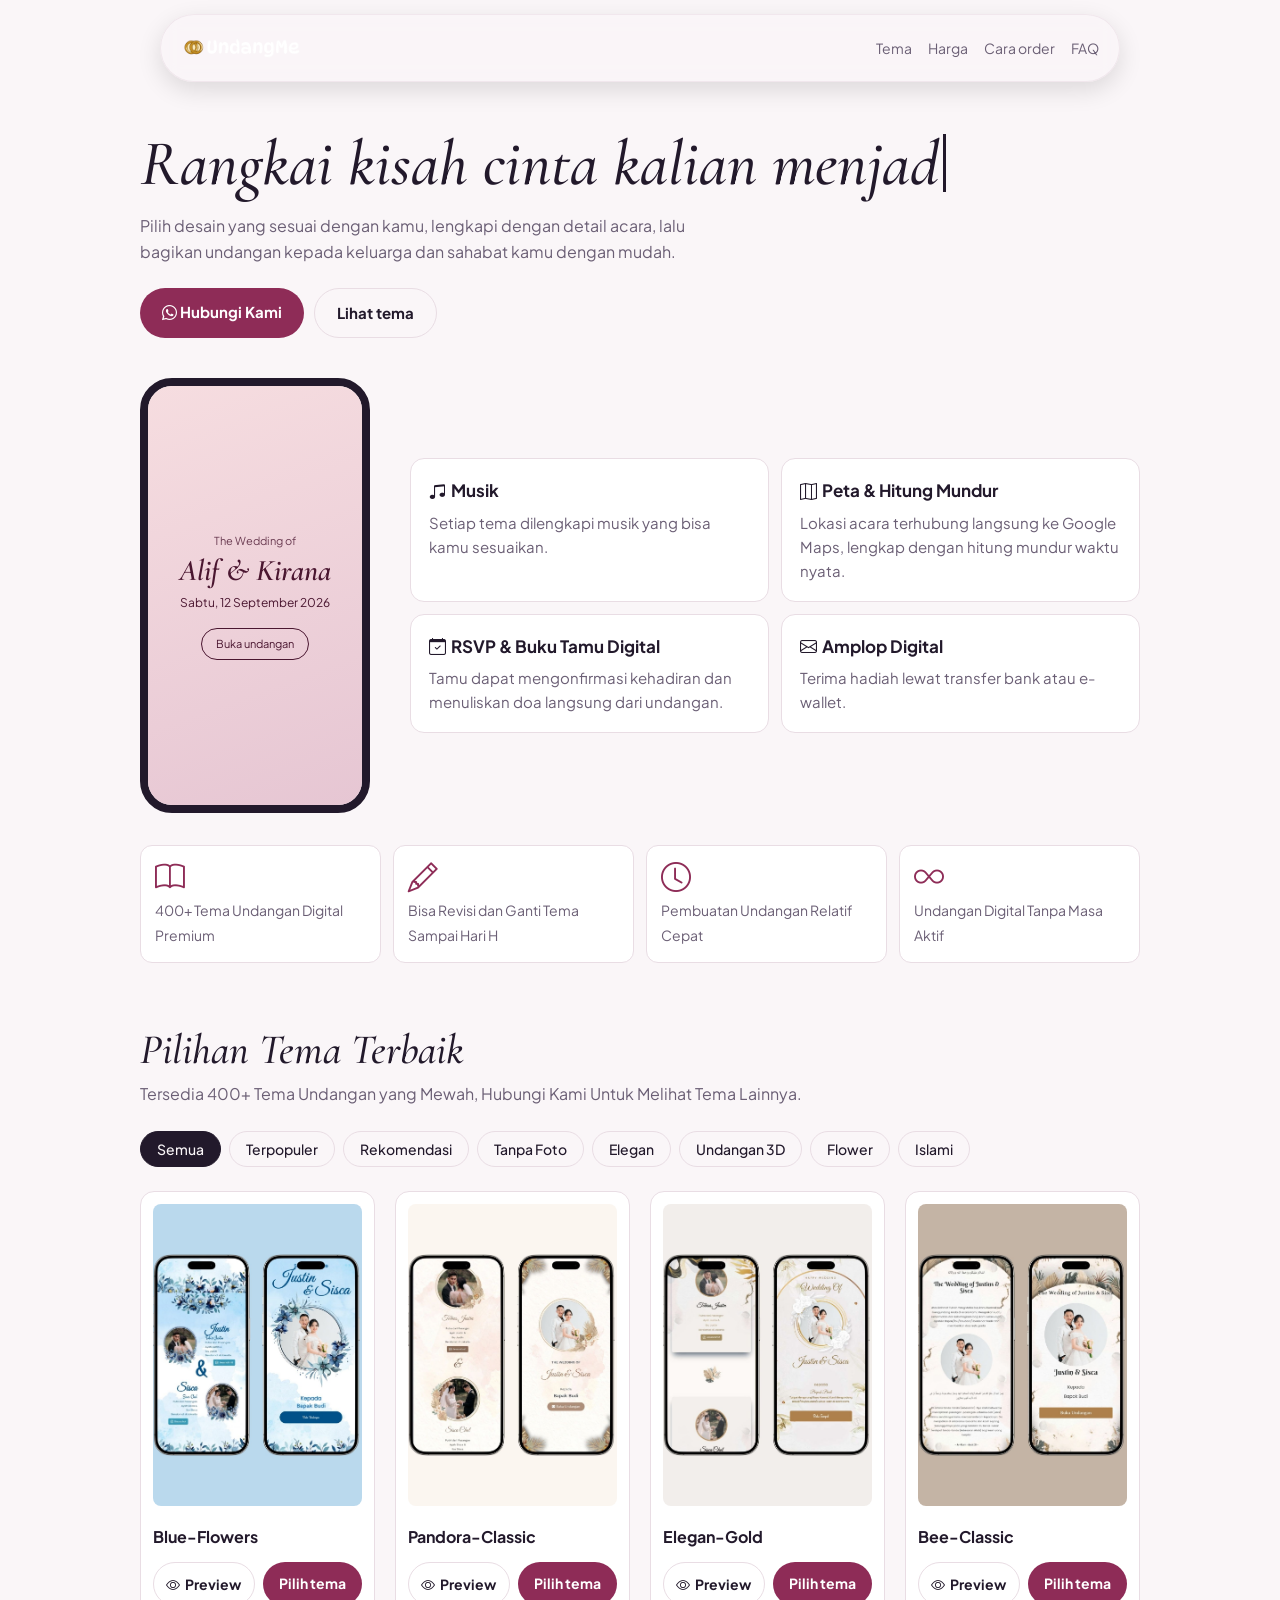
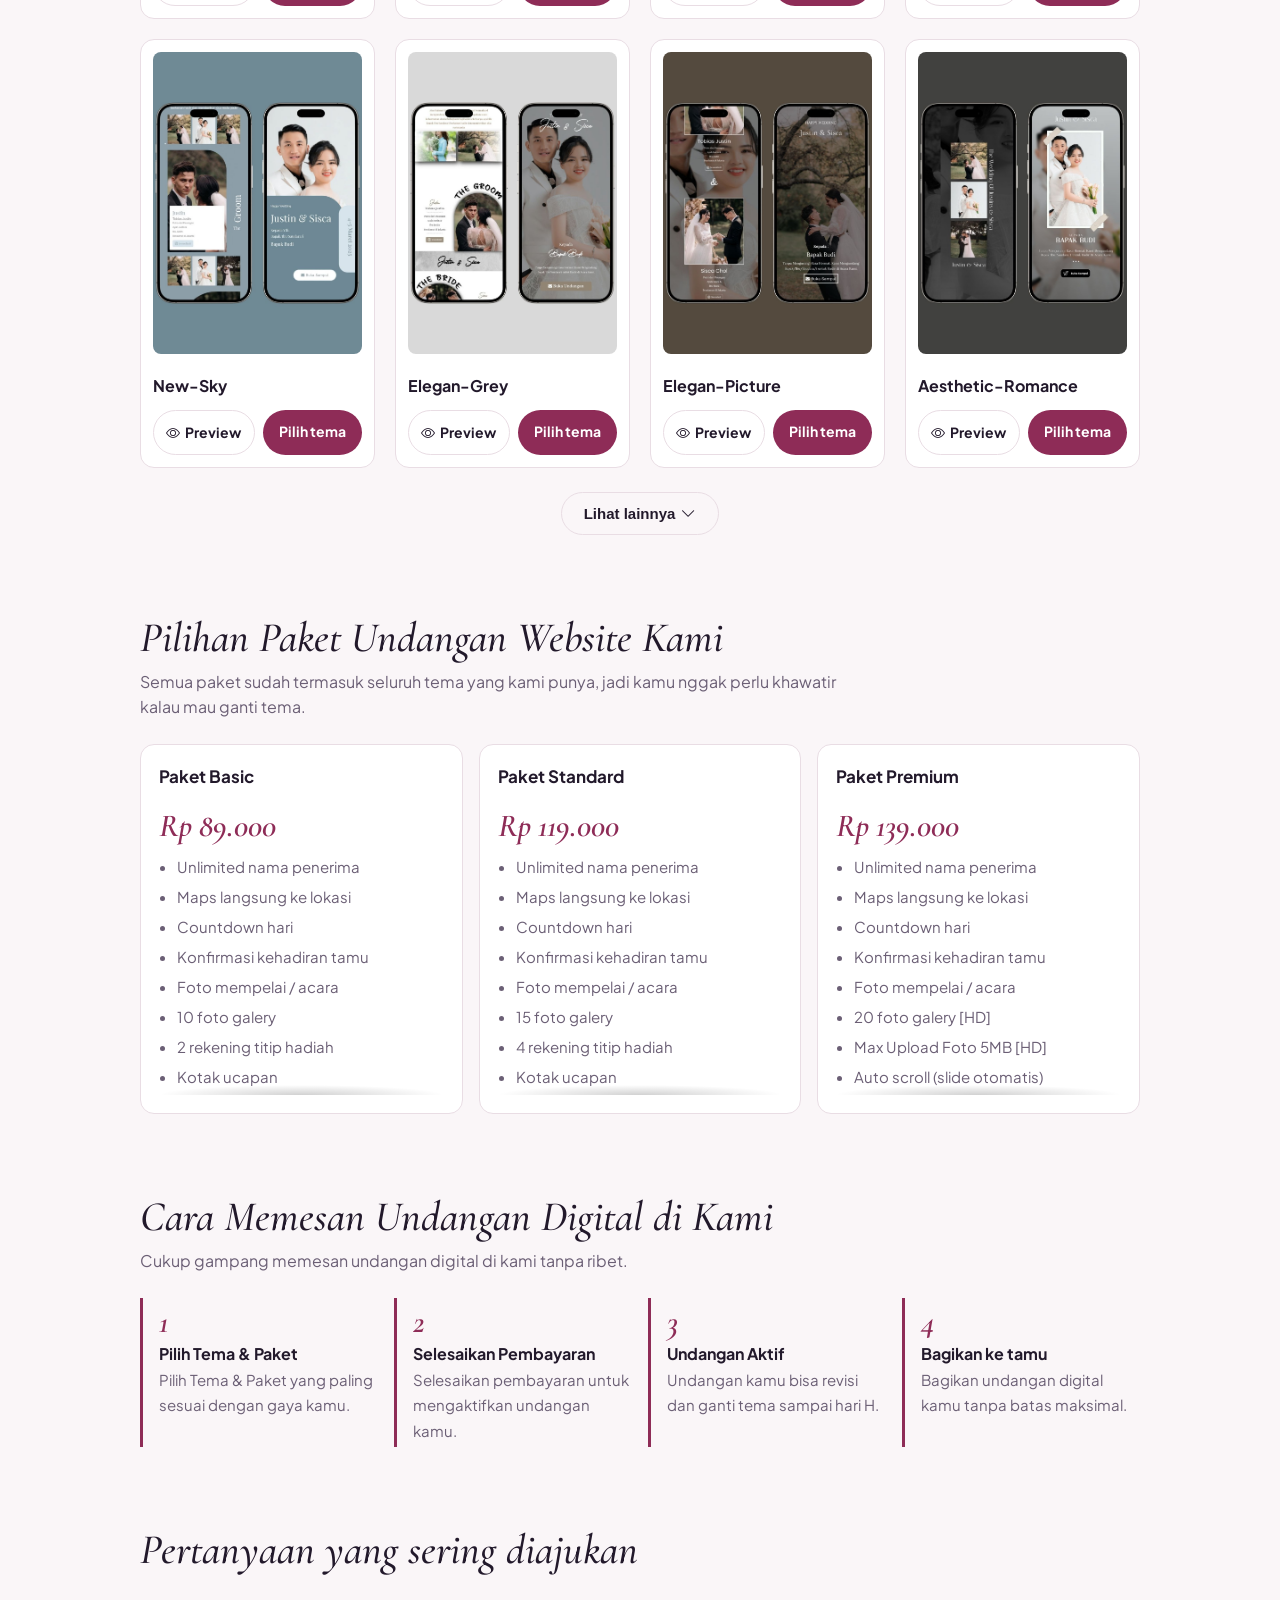
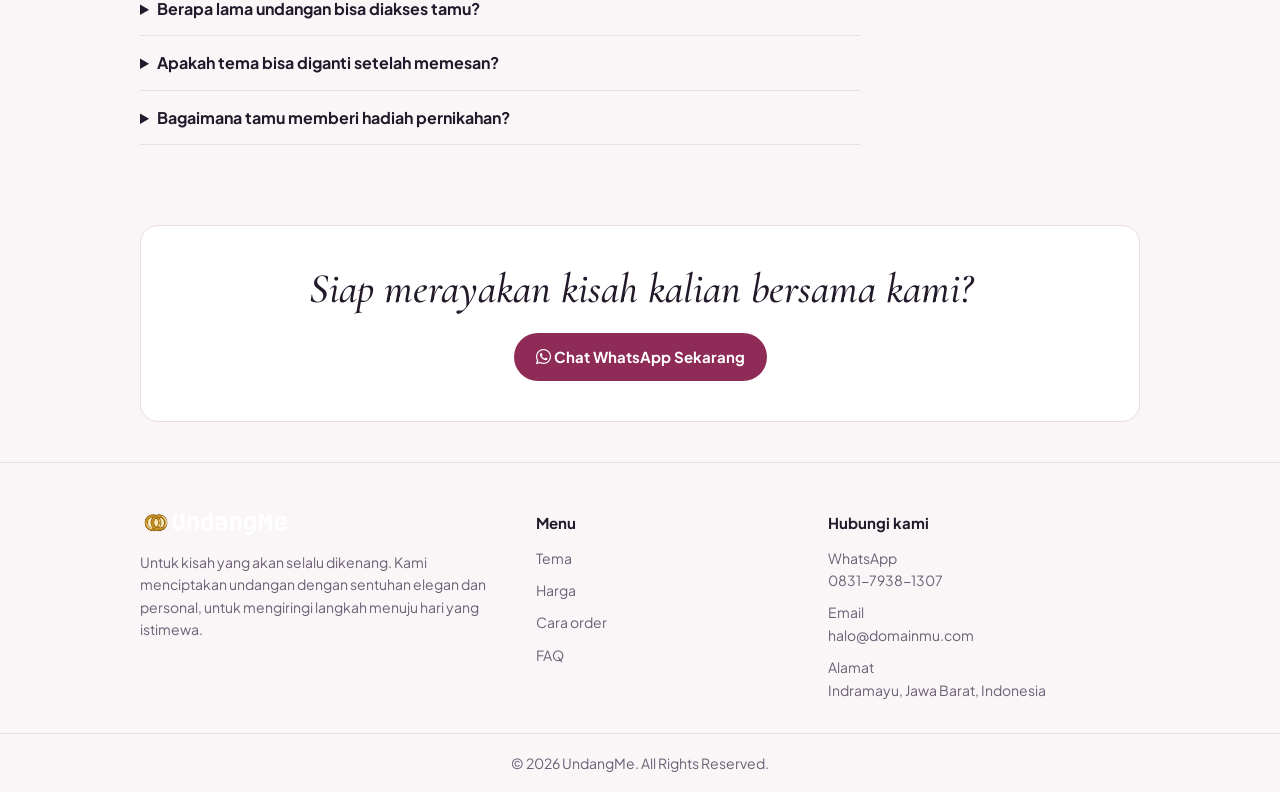
==== index.html @ 598657e6 "testing" ====
<!DOCTYPE html>
<html lang="id">
<head>
<meta charset="utf-8">
<meta name="viewport" content="width=device-width, initial-scale=1, viewport-fit=cover">
<link rel="icon" href="/img/icon.png">
<title>UndangMe – Undangan Digital</title>
<link rel="preconnect" href="https://fonts.googleapis.com">
<link rel="stylesheet" href="https://cdn.jsdelivr.net/npm/bootstrap-icons@1.11.3/font/bootstrap-icons.min.css">
<link href="https://fonts.googleapis.com/css2?family=Cormorant+Garamond:ital,wght@0,500;1,500;1,600&family=Plus+Jakarta+Sans:wght@400;500;700&display=swap" rel="stylesheet">
<link rel="stylesheet" href="style.css">
</head>
<body>

<!--NAVBAR-->
<header>
  <div class="wrap">
    <a class="logo" href="/"><img src="img/logo.png" alt="Moment Kita"></a>
    <button class="burger" id="burger" aria-label="Buka menu" aria-expanded="false" aria-controls="nav">
      <span>
      </span>
      <span>
      </span>
      <span>
      </span>
    </button>
    <nav id="nav">
      <a href="#tema">Tema</a>
      <a href="#harga">Harga</a>
      <a href="#cara">Cara order</a>

      <!--
       <a href="#testimoni">Testimoni</a> 
       -->

      <a href="#faq">FAQ</a>
    </nav>
  </div>
</header>
<!--NAVBAR END-->

<!--HERO SECTION-->
<main class="wrap">
<div class="hero">
  <div>
    <h1>Rangkai kisah cinta kalian menjadi undangan yang berkesan</h1>
    <p>Pilih desain yang sesuai dengan kamu, lengkapi dengan detail acara, lalu bagikan undangan kepada keluarga dan sahabat kamu dengan mudah.</p>
    <div class="cta">
    <a class="btn" data-wa="Halo Kak, Aku mau tanya soal undangan digital ini." href="#">
      <i class="bi bi-whatsapp" style="margin-right: 3px;"></i>Hubungi Kami</a>
    <a class="btn o" href="#tema">Lihat tema</a></div>
  </div>
  <div class="preview">
    <div class="phone"><div class="cp" style="background:linear-gradient(160deg,#F6DDE0,#E6C6D3);color:#4A1630"><small>The Wedding of</small><b>Alif &amp; Kirana</b><i>Sabtu, 12 September 2026</i><span>Buka undangan</span></div></div>
    <div class="feat">
      <ul>
        <li class="box"><h3><i class="bi bi-music-note-beamed" style="margin-right: 5px;"></i>Musik</h3><p>Setiap tema dilengkapi musik yang bisa kamu sesuaikan.</p></li>
        <li class="box"><h3><i class="bi bi-map" style="margin-right: 5px;"></i>Peta & Hitung Mundur</h3><p>Lokasi acara terhubung langsung ke Google Maps, lengkap dengan hitung mundur waktu nyata.</p></li>
        <li class="box"><h3><i class="bi bi-calendar-check" style="margin-right: 5px;"></i>RSVP & Buku Tamu Digital</h3><p>Tamu dapat mengonfirmasi kehadiran dan menuliskan doa langsung dari undangan.</p></li>
        <li class="box"><h3><i class="bi bi-envelope" style="margin-right: 5px;"></i>Amplop Digital</h3><p>Terima hadiah lewat transfer bank atau e-wallet.</p></li>
      </ul>
    </div>
  </div>
</div>
<div class="stats">
  <div>
    <b><i class="bi bi-book"></i></b>
    <span>400+ Tema Undangan Digital Premium</span>
  </div>
  <div>
  <b><i class="bi bi-pencil"></i></b>
  <span>Bisa Revisi dan Ganti Tema Sampai Hari H</span>
</div>
  <div>
<b><i class="bi bi-clock"></i></b>
  <span>Pembuatan Undangan Relatif Cepat</span>
</div>
<div>
  <b><i class="bi bi-infinity"></i></b>
  <span>Undangan Digital Tanpa Masa Aktif</span>
</div>
</div>
<!--HERO SECTION END-->

<!--THEMES SECTION-->
<section id="tema">
  <h2>Pilihan Tema Terbaik</h2>
  <p class="sub">Tersedia 400+ Tema Undangan yang Mewah, Hubungi Kami Untuk Melihat Tema Lainnya.</p>
  <div class="chips" id="chips" role="group" aria-label="Filter kategori"></div>
  <div class="grid" id="grid"></div>
  <div style="text-align:center;margin-top:24px">
    <button class="btn o" id="moreThemes" type="button" hidden>Lihat lainnya</button>
  </div>
</section>
<!--THEMES SECTION END-->

<!--PRICE SECTION-->
<section id="harga">
  <h2>Pilihan Paket Undangan Website Kami</h2>
  <p class="sub">Semua paket sudah termasuk seluruh tema yang kami punya, jadi kamu nggak perlu khawatir kalau mau ganti tema.</p>
  <div class="cols plans">
    <div class="box"><h3>Paket Basic</h3><div class="price">Rp 89.000</div>
    <ul>
      <li>Unlimited nama penerima</li>
      <li>Maps langsung ke lokasi</li>
      <li>Countdown hari</li>
      <li>Konfirmasi kehadiran tamu</li>
      <li>Foto mempelai / acara</li>
      <li>10 foto galery</li>
      <li>2 rekening titip hadiah</li>
      <li>Kotak ucapan</li>
      <li>Backsound music (semua database music)</li>
      <li>Akses gratis seluruh tema</li>
      <li>Tanpa masa aktif</li>
    </ul>
  </div>
  <div class="box"><h3>Paket Standard</h3><div class="price">Rp 119.000</div>
    <ul>
      <li>Unlimited nama penerima</li>
      <li>Maps langsung ke lokasi</li>
      <li>Countdown hari</li>
      <li>Konfirmasi kehadiran tamu</li>
      <li>Foto mempelai / acara</li>
      <li>15 foto galery</li>
      <li>4 rekening titip hadiah</li>
      <li>Kotak ucapan</li>
      <li>QRCode buku tamu otomatis</li>
      <li>Auto scroll (slide otomatis)</li>
      <li>Ganti jenis font</li>
      <li>Backsound music (semua database music)</li>
      <li>Akses gratis seluruh tema</li>
      <li>Tanpa masa aktif</li>
    </ul>
  </div>
   <div class="box"><h3>Paket Premium</h3><div class="price">Rp 139.000</div>
    <ul>
      <li>Unlimited nama penerima</li>
      <li>Maps langsung ke lokasi</li>
      <li>Countdown hari</li>
      <li>Konfirmasi kehadiran tamu</li>
      <li>Foto mempelai / acara</li>
      <li>20 foto galery [HD]</li>
      <li>Max Upload Foto 5MB [HD]</li>
      <li>Auto scroll (slide otomatis)</li>
      <li>Ganti atau request jenis font</li>
      <li>Video / Live Youtube</li>
      <li>6 Rekening Titip Hadiah</li>
      <li>Notifikasi kehadiran realtime whatsapp</li>
      <li>Kotak ucapan</li>
      <li>Embed maps (Denah google maps)</li>
      <li>QRCode buku tamu otomatis</li>
      <li>Backsound music (semua pilihan)</li>
      <li>Request custom music</li>
      <li>Akses gratis seluruh tema</li>
      <li>Tanpa masa aktif</li>
      <li>Love story</li>
      <li>Susunan Acara</li>
      <li>Sebar WhatsApp otomatis</li>
      <li>Balas ucapan di undangan</li>
    </ul>
  </div>
  </div>
</section>
<!--PRICE SECTION END-->

<!--CARA PESAN SECTION-->
<section id="cara">
  <h2>Cara Memesan Undangan Digital di Kami</h2>
  <p class="sub">Cukup gampang memesan undangan digital di kami tanpa ribet.</p>
  <ol class="steps">
    <li><b>Pilih Tema & Paket</b><span>Pilih Tema & Paket yang paling sesuai dengan gaya kamu.</span></li>
    <li><b>Selesaikan Pembayaran</b><span>Selesaikan pembayaran untuk mengaktifkan undangan kamu.</span></li>
    <li><b>Undangan Aktif</b><span>Undangan kamu bisa revisi dan ganti tema sampai hari H.</span></li>
    <li><b>Bagikan ke tamu</b><span>Bagikan undangan digital kamu tanpa batas maksimal.</span></li>
  </ol>
</section>
<!--CARA PESAN SECTION END-->

<!--TESTIMONI SECTION--
<section id="testimoni">
  <h2>Testimoni dari teman kita</h2>
  <p class="sub">Apa kata mereka tentang pengalaman memesan undangan digital di kami.</p>
  <div class="testi" id="testi"></div>
</section>
TESTIMONI SECTION END-->

<!--FAQ SECTION-->
<section id="faq">
  <h2>Pertanyaan yang sering diajukan</h2>
  <details><summary>Berapa lama undangan bisa diakses tamu?</summary>
    <p>Tanpa batas waktu, undangan kamu akan tetap aktif dan tamu tetap bisa membuka undangan setelah hari acara.</p></details>
  <details><summary>Apakah tema bisa diganti setelah memesan?</summary>
    <p>Bisa, kamu bebas ganti tema yang kamu suka setelah memesan.</p></details>
  <details><summary>Bagaimana tamu memberi hadiah pernikahan?</summary>
    <p>Lewat amplop digital yang ditampilkan di undangan kamu.</p></details>
</section>
<!--FAQ SECTION END-->

<!--CARD FOOTER SECTION-->
<section>
  <div class="end">
    <h2 style="margin:0 auto 20px">Siap merayakan kisah kalian bersama kami?</h2>
  <a class="btn" data-wa="Halo Kak, aku mau buat undangan pernikahan." href="#" ><i class="bi bi-whatsapp" style="margin-right: 3px;"></i>Chat WhatsApp Sekarang</a>
</div>
</section>
<!--CARD FOOTER SECTION END-->

</main>

<!--FOOTER SECTION-->
<footer class="f">
  <div class="wrap fgrid">
    <div class="fbrand">
      <a class="logo" href="/"><img src="img/logo.png" alt="Moment Kita" style="height: 25px; width: auto; display: block;"></a>
      <p>Untuk kisah yang akan selalu dikenang. Kami menciptakan undangan dengan sentuhan elegan dan personal, untuk mengiringi langkah menuju hari yang istimewa.</p>
      <div class="soc" id="soc"></div>
    </div>
    <div>
      <h4>Menu</h4>
      <ul>
        <li>
          <a href="#tema">Tema</a>
        </li>
        <li>
          <a href="#harga">Harga</a>
        </li>
        <li>
          <a href="#cara">Cara order</a>
        </li>
        <!--
        <li>
          <a href="#testimoni">Testimoni</a>
        </li>
        -->
        <li>
          <a href="#faq">FAQ</a>
        </li>
      </ul>
    </div>
    <div>
      <h4>Hubungi kami</h4>
      <ul>
        <li>WhatsApp<br><a data-wa="Halo Kak, aku mau tanya soal undangan digital." data-cfg="waTampil" href="#"></a></li>
        <li>Email<br><a data-mail data-cfg="email" href="#"></a></li>
        <li>Alamat<br><span data-cfg="alamat"></span></li>
      </ul>
    </div>
  </div>
  <div class="fline">
    <div class="wrap fbot">
    <span data-cfg="copy"></span>
  </div>
</div> 
</footer>
<!--FOOTER SECTION END-->

<script src="script.js"></script>
</body>
</html>
---- style.css ----
/* ============================================================
   MOMENT KITA — STYLE.CSS
   Dirapikan & dikomentari supaya gampang dicari pas mau diubah.
   Urutan dari atas ke bawah: Dasar -> Navbar -> Tombol -> Hero
   -> Statistik -> Section umum -> Tema -> Paket Harga -> Cara
   Order -> Testimoni -> FAQ -> CTA akhir -> Footer -> Mobile.

   Variabel warna (--acc, --bg, dll) ada di paling atas (:root).
   Ganti di situ kalau mau ubah skema warna satu web sekaligus.
   ============================================================ */

/* ---------- 1. WARNA & DASAR ----------
   --bg = warna latar halaman, --card = latar kartu/kotak,
   --ink = warna teks utama, --mute = teks abu-abu/sekunder,
   --acc = warna aksen (tombol, harga, dll), --line = warna garis/border.
   Versi mode gelap otomatis dipakai kalau HP/laptop pengunjung
   disetel dark mode. */
:root{
  --bg:#FAF6F8;--card:#fff;--ink:#22192B;--mute:#6B5F75;--acc:#8E2C57;--acc-ink:#fff;--line:#E9DDE4;
  box-sizing:border-box;padding-top:env(safe-area-inset-top,0px);padding-bottom:env(safe-area-inset-bottom,0px)
}
@media (prefers-color-scheme:dark){:root:not([data-theme="light"]){--bg:#17111C;--card:#221A29;--ink:#F3EAF1;--mute:#B4A5BC;--acc:#E38AB0;--acc-ink:#2A0F1C;--line:#3A2E43}}
:root[data-theme="dark"]{--bg:#17111C;--card:#221A29;--ink:#F3EAF1;--mute:#B4A5BC;--acc:#E38AB0;--acc-ink:#2A0F1C;--line:#3A2E43}

html{scroll-padding-top:calc(env(safe-area-inset-top,0px) + 64px);scroll-behavior:smooth}
*,*::before,*::after{box-sizing:border-box}
body{margin:0;background:var(--bg);color:var(--ink);font:400 16px/1.6 "Plus Jakarta Sans",system-ui,sans-serif}
a{color:inherit}
a:focus-visible,button:focus-visible,summary:focus-visible{outline:3px solid var(--acc);outline-offset:3px}

/* Lebar kontainer standar, dipakai di header, main, dan footer */
.wrap{max-width:1040px;margin:0 auto;padding:0 20px}

/* Dipakai di beberapa tempat (logo, bagian "Buka undangan" di kartu HP) */
.logo{display:inline-flex;align-items:center;font:italic 600 24px "Cormorant Garamond",Georgia,serif;text-decoration:none}
.logo img{height:55px;width:auto;display:block;transition:height .25s ease}

/* ---------- 2. NAVBAR ----------
   Navbar ngambang: transparan + blur, bentuk pil, ada jarak dari
   tepi atas layar (lihat "margin"). Tinggi navbar: header .wrap. */
header{
  position:relative;z-index:5;
  margin:calc(env(safe-area-inset-top,0px) + 14px) auto 0;
  width:min(960px,calc(100% - 24px));
  background:color-mix(in srgb,var(--bg) 70%,transparent);
  backdrop-filter:blur(10px);-webkit-backdrop-filter:blur(10px);
  border:1px solid color-mix(in srgb,var(--line) 60%,transparent);
  border-radius:999px;box-shadow:0 8px 24px rgba(0,0,0,.12);
  /* Fix: tanpa ini, blur transparan di atas kadang "nyangkut"/ga ke-refresh
     pas discroll di sebagian browser (keliatannya kayak diem, padahal
     position-nya udah relative/ikut normal). Baris ini maksa browser
     bikin layer renderingnya sendiri biar selalu ke-gambar ulang tiap scroll. */
  transform:translateZ(0);
  will-change:transform;
  backface-visibility:hidden
}
header .wrap{display:flex;align-items:center;justify-content:space-between;height:66px;padding:0 20px}
header .logo img{height:20px}
header .burger{padding:8px}

nav{display:flex;gap:16px;overflow-x:auto}
nav a{text-decoration:none;color:var(--mute);font-size:14px;white-space:nowrap}

/* Tombol hamburger (cuma kelihatan di HP, lihat bagian Mobile di bawah) */
.burger{display:none;flex-direction:column;gap:5px;background:none;border:0;padding:10px;cursor:pointer}
.burger span{display:block;width:22px;height:2px;background:var(--ink);transition:transform .2s,opacity .2s}
.burger[aria-expanded="true"] span:nth-child(1){transform:translateY(7px) rotate(45deg)}
.burger[aria-expanded="true"] span:nth-child(2){opacity:0}
.burger[aria-expanded="true"] span:nth-child(3){transform:translateY(-7px) rotate(-45deg)}

/* ---------- 3. TOMBOL (.btn) ----------
   Dipakai di mana-mana: hero, kartu tema, paket harga, footer, dll.
   .btn       = tombol solid (warna --acc)
   .btn.o     = tombol outline/garis
   .btn.off   = tombol pudar & tidak bisa diklik (demo tema kosong)
   [hidden]   = dipaksa "display:none" karena tanpa ini, aturan
                .btn di atas bisa menang lawan atribut hidden bawaan
                browser (pernah bikin tombol "Lihat tema lainnya"
                kelihatan terus padahal harusnya disembunyikan). */
.btn{
  display:inline-block;background:var(--acc);color:var(--acc-ink);
  padding:12px 22px;border-radius:999px;font-weight:700;
  text-decoration:none;font-size:15px;text-align:center;
  transition:background-color .2s ease,transform .2s ease,opacity .2s ease
}
.btn:hover{background-color:color-mix(in srgb,var(--acc) 85%,black);transform:translateY(-2px)}
.btn.o{background:transparent;color:var(--ink);border:1px solid var(--line)}
.btn.o:hover{background-color:var(--line);transform:translateY(-2px)}
.btn.off{opacity:.45;pointer-events:none}
.btn.off:hover{transform:none}
.btn[hidden],[hidden]{display:none!important}

/* ---------- 4. HERO (judul besar + tombol + preview HP) ----------
   h1        = judul besar (diketik otomatis lewat script.js, lihat TYPE_TEXT)
   .hero p   = paragraf di bawah judul (animasi kata, lihat PARA_TEXT di script.js)
   .cta      = baris tombol "Hubungi Kami" / "Lihat tema"
   .phone    = bingkai HP preview undangan
   .feat     = daftar fitur (musik, peta, RSVP, amplop) di samping/bawah preview */
.hero{display:grid;gap:32px;padding:48px 0 32px;align-items:center}
/* Catatan: hero dipaksa jadi 1 kolom (bukan 1.2fr/.8fr) biar preview HP
   turun ke bawah teks, bukan di samping. Aturan di bawah ini SENGAJA
   ditulis lagi supaya menang (sama-sama breakpoint 800px, yang paling
   akhir yang dipakai browser). */
@media(min-width:800px){.hero{grid-template-columns:1.2fr .8fr}}
@media(min-width:800px){.hero{grid-template-columns:1fr}}

h1{font:italic 500 clamp(38px,7vw,64px)/1.05 "Cormorant Garamond",Georgia,serif;margin:0 0 16px}
.hero p{color:var(--mute);max-width:48ch;margin:0 0 24px}
.cta{display:flex;gap:10px;flex-wrap:wrap}

.phone{justify-self:center;width:230px;aspect-ratio:9/17;border-radius:32px;border:8px solid var(--ink);overflow:hidden}
.phone img{display:block;width:100%;height:100%;object-fit:cover;object-position:top}
.cp{height:100%;display:flex;flex-direction:column;align-items:center;justify-content:center;text-align:center;padding:16px;gap:6px}
.cp small{font-size:11px;opacity:.8}
.cp b{font:italic 600 30px/1.05 "Cormorant Garamond",Georgia,serif}
.cp i{font-style:normal;font-size:12px}
.cp span{margin-top:10px;font-size:11px;padding:6px 14px;border-radius:999px;border:1px solid currentColor}

.preview{display:grid;gap:28px;align-items:center;margin-top:8px}
@media(min-width:800px){.preview{grid-template-columns:230px 1fr;gap:40px}}
.feat ul{list-style:none;padding:0;margin:0;display:grid;gap:12px}
@media(min-width:800px){.feat ul{grid-template-columns:repeat(2,1fr)}}

/* Kursor kedap-kedip di ujung judul (animasi ngetik, lihat TYPE_TEXT di script.js) */
.hero h1::after{content:"";display:inline-block;width:3px;height:.9em;background:currentColor;margin-left:4px;vertical-align:-.12em;animation:hkCaret 1s steps(1) infinite}
@keyframes hkCaret{50%{opacity:0}}

/* Animasi paragraf hero: kata-kata muncul dari bawah, mulai dari kata
   PALING AKHIR duluan (lihat PARA_TEXT & WORD_STAGGER di script.js) */
.hero p .word{display:inline-block;opacity:0;transform:translateY(16px);transition:opacity .5s ease,transform .5s ease}
.hero p .word.show{opacity:1;transform:translateY(0)}

@media(prefers-reduced-motion:reduce){
  .hero h1::after{display:none}
  .hero p .word{opacity:1;transform:none;transition:none}
}

/* ---------- 5. STATISTIK (400+ Tema, Bisa Revisi, dll) ---------- */
.stats{display:grid;grid-template-columns:repeat(auto-fit,minmax(130px,1fr));gap:12px;padding:0 0 24px}
.stats div{border:1px solid var(--line);border-radius:12px;padding:14px;background:var(--card)}
.stats b{display:block;font:italic 600 30px "Cormorant Garamond",serif;color:var(--acc)}
.stats span{font-size:14px;color:var(--mute)}

/* ---------- 6. SECTION UMUM (judul section, kotak/.box generik) ---------- */
section{padding:40px 0}
h2{font:italic 500 clamp(30px,5vw,42px)/1.1 "Cormorant Garamond",Georgia,serif;margin:0 0 8px}
.sub{color:var(--mute);margin:0 0 24px;max-width:60ch}
.cols{display:grid;grid-template-columns:repeat(auto-fit,minmax(220px,1fr));gap:16px}
.box{background:var(--card);border:1px solid var(--line);border-radius:14px;padding:18px}
.box h3{margin:0 0 6px;font-size:17px}
.box p{margin:0;color:var(--mute);font-size:15px}

/* ---------- 7. FILTER & GRID TEMA (section #tema) ----------
   .chips = tombol filter kategori (Semua/Terpopuler/dst)
   .grid  = kartu-kartu tema. Tombol "Lihat tema lainnya" diatur
   lewat AWAL di script.js (default 8 tema per halaman). */
.chips{display:flex;gap:8px;flex-wrap:wrap;margin-bottom:24px}
.chip{background:transparent;color:var(--ink);border:1px solid var(--line);padding:8px 16px;border-radius:999px;font:500 14px "Plus Jakarta Sans",sans-serif;cursor:pointer}
.chip[aria-pressed="true"]{background:var(--ink);color:var(--bg);border-color:var(--ink)}

.grid{display:grid;grid-template-columns:repeat(auto-fill,minmax(210px,1fr));gap:20px}
.item{background:var(--card);border:1px solid var(--line);border-radius:14px;padding:12px;display:flex;flex-direction:column}
.item .cp,.item img{aspect-ratio:9/13;height:auto;width:100%;border-radius:8px;object-fit:cover;object-position:top}
.item h3{margin:12px 0 0;font-size:16px}
.item p{margin:2px 0 10px;color:var(--mute);font-size:14px}
.item .btn{margin-top:auto;padding:10px 16px;font-size:14px}
.item .pv{font-size:13px;color:var(--mute);margin:0 0 10px}
.shot{display:block;width:100%;border-radius:8px}

/* Dua tombol (Preview / Pilih tema) sejajar di tiap kartu tema */
.acts{display:flex;gap:8px;margin-top:auto}
.acts .btn{flex:1;margin-top:0;padding:10px 8px;font-size:14px;cursor:pointer;font-family:inherit}

/* Gambar tema tidak ditemukan -> otomatis balik ke warna gradasi polos
   (lihat fungsi fallback() di script.js, ini cuma urusan tampilan kartunya) */

/* ---------- 8. PAKET HARGA (section #harga) ----------
   .plans ul dibatasi tingginya (scroll di dalam kartu) karena daftar
   fitur Paket Premium cukup panjang. */
.plans .box{display:flex;flex-direction:column;gap:10px}
.plans .hl{border:2px solid var(--acc)}
.price{font:italic 600 32px "Cormorant Garamond",serif;color:var(--acc)}
.plans ul{
  margin:0;color:var(--mute);font-size:15px;flex:none;
  height:240px;overflow-y:auto;padding:0 8px 0 18px;
  scrollbar-width:thin;scrollbar-color:var(--mute) transparent;
  background:
    linear-gradient(var(--card) 30%,transparent) center top,
    linear-gradient(transparent,var(--card) 70%) center bottom,
    radial-gradient(farthest-side at 50% 0,rgba(0,0,0,.18),transparent) center top,
    radial-gradient(farthest-side at 50% 100%,rgba(0,0,0,.18),transparent) center bottom;
  background-repeat:no-repeat;
  background-size:100% 28px,100% 28px,100% 10px,100% 10px;
  background-attachment:local,local,scroll,scroll
}
.plans li{margin-bottom:6px}

/* ---------- 9. CARA ORDER (section #cara, list bernomor) ---------- */
.steps{display:grid;gap:16px;padding:0;margin:0;list-style:none;counter-reset:s;grid-template-columns:repeat(auto-fit,minmax(200px,1fr))}
.steps li{counter-increment:s;border-left:3px solid var(--acc);padding:4px 0 4px 16px}
.steps li::before{content:counter(s);font:italic 600 32px "Cormorant Garamond",serif;color:var(--acc)}
.steps b{display:block}
.steps span{color:var(--mute);font-size:15px}

/* ---------- 10. TESTIMONI (section #testimoni) ----------
   Scroll ke samping: 3 kartu kelihatan di laptop/PC, 1 kartu di HP
   (lihat media query di bagian Mobile paling bawah juga). */
.testi{display:flex;gap:16px;overflow-x:auto;scroll-snap-type:x mandatory;padding-bottom:14px;scrollbar-width:thin;scrollbar-color:var(--mute) transparent;-webkit-overflow-scrolling:touch}
.tc{position:relative;background:var(--card);border:1px solid var(--line);border-radius:16px;padding:22px 20px 20px;display:flex;flex-direction:column;gap:14px;flex:1 0 calc((100% - 32px)/3);min-width:0;scroll-snap-align:start}
.tc::before{content:"\201C";position:absolute;top:2px;right:18px;font:italic 600 72px/1 "Cormorant Garamond",Georgia,serif;color:var(--acc);opacity:.25}
.tc p{margin:0;flex:1;font-size:15.5px}
.stars{color:#E5A93C;letter-spacing:2px;font-size:17px}
.who{display:flex;align-items:center;gap:12px}
.av{flex:none;width:44px;height:44px;border-radius:50%;background:var(--acc);color:var(--acc-ink);display:grid;place-items:center;font-weight:700;overflow:hidden}
.av img{width:100%;height:100%;object-fit:cover}
.who b{display:block;font-size:15px;line-height:1.3}
.who span{font-size:13px;color:var(--mute)}

/* ---------- 11. FAQ (section #faq, <details>/<summary>) ---------- */
details{border-bottom:1px solid var(--line);padding:14px 0;max-width:720px}
summary{font-weight:700;cursor:pointer}
details p{color:var(--mute);margin:8px 0 0}

/* Dipakai juga di testimoni data (blockquote tidak lagi dipakai di
   markup saat ini, dibiarkan untuk jaga-jaga kalau dipakai lagi) */
blockquote{margin:0}
blockquote p{margin:0 0 12px;font-style:italic}
blockquote footer{border:0;padding:0;text-align:left;font-size:14px;color:var(--mute)}

/* ---------- 12. CTA PENUTUP ("Siap merayakan kisah kalian?") ---------- */
.end{text-align:center;background:var(--card);border:1px solid var(--line);border-radius:18px;padding:40px 20px}
.end h2{margin-bottom:12px}

/* ---------- 13. FOOTER ----------
   footer.f .wrap  = berlaku untuk SEMUA elemen ber-class "wrap" di
                     dalam footer (baris brand/menu/kontak, DAN baris
                     copyright paling bawah) -> dibuat flex dasar di sini.
   footer.f .fgrid = menimpa footer.f .wrap jadi grid 3 kolom khusus
                     untuk baris brand/menu/kontak.
   footer.f .fbot  = khusus baris copyright paling bawah; sekarang
                     ditengahin (justify-content & text-align center). */
footer.f{border-top:1px solid var(--line);color:var(--mute);font-size:14px;padding:48px 0 0}
footer.f .wrap{display:flex;flex-wrap:wrap;gap:8px 24px;justify-content:space-between}

footer.f .fgrid{display:grid;gap:32px;grid-template-columns:1fr;padding-bottom:32px}
@media(min-width:800px){footer.f .fgrid{grid-template-columns:1.4fr 1fr 1.2fr}}
.fbrand p{margin:10px 0 14px;max-width:38ch}
.fbrand .logo img{height:36px}
footer.f h4{margin:0 0 12px;color:var(--ink);font-size:15px}
footer.f ul{list-style:none;margin:0;padding:0;display:grid;gap:10px}
footer.f a{text-decoration:none}
footer.f ul a:hover{color:var(--acc)}

.soc{display:flex;gap:8px;flex-wrap:wrap}
.soc a{border:1px solid var(--line);border-radius:999px;padding:6px 14px;color:var(--ink)}

.fline{border-top:1px solid var(--line)}
footer.f .fbot{padding:18px 20px;gap:8px 24px;justify-content:center;text-align:center}

/* ============================================================
   14. TAMPILAN HP (mobile) — dikumpulkan di sini biar gampang dicari,
   walau sebagian "milik" komponen di atas (navbar, grid tema, dll).
   ============================================================ */

/* Menu navbar jadi dropdown ngambang pas tombol hamburger diklik */
@media(max-width:700px){
  .burger{display:flex}
  nav{
    display:none;position:absolute;top:calc(100% + 10px);left:12px;right:12px;
    flex-direction:column;gap:0;
    background:color-mix(in srgb,var(--bg) 96%,transparent);
    backdrop-filter:blur(14px);-webkit-backdrop-filter:blur(14px);
    border:1px solid var(--line);border-radius:20px;
    box-shadow:0 8px 24px rgba(0,0,0,.12);
    padding:6px 20px;overflow:visible
  }
  nav.open{display:flex}
  nav a{padding:12px 0;font-size:16px;color:var(--ink);border-top:1px solid var(--line)}
  nav a:first-child{border-top:0}
}

/* Grid tema jadi 2 kolom, statistik jadi 2 kolom, tombol kartu tema
   ditumpuk (bukan sejajar) biar muat */
@media(max-width:600px){
  .grid{grid-template-columns:repeat(2,1fr);gap:12px}
  .item{padding:8px}
  .item h3{font-size:14px}
  .item p{font-size:12.5px;line-height:1.45}
  .acts{flex-direction:column;gap:6px}
  .acts .btn{flex:none;padding:9px 6px;font-size:13px}
  .stats{grid-template-columns:repeat(2,1fr);gap:10px}
  .stats div{padding:10px}
  .stats b{font-size:24px}
  .stats span{font-size:12.5px}
}

/* Testimoni: 2 kartu kelihatan di tablet, 1 kartu (ngintip dikit) di HP */
@media(max-width:899px){.tc{flex-basis:calc((100% - 16px)/2)}}
@media(max-width:700px){.tc{flex-basis:88%}}
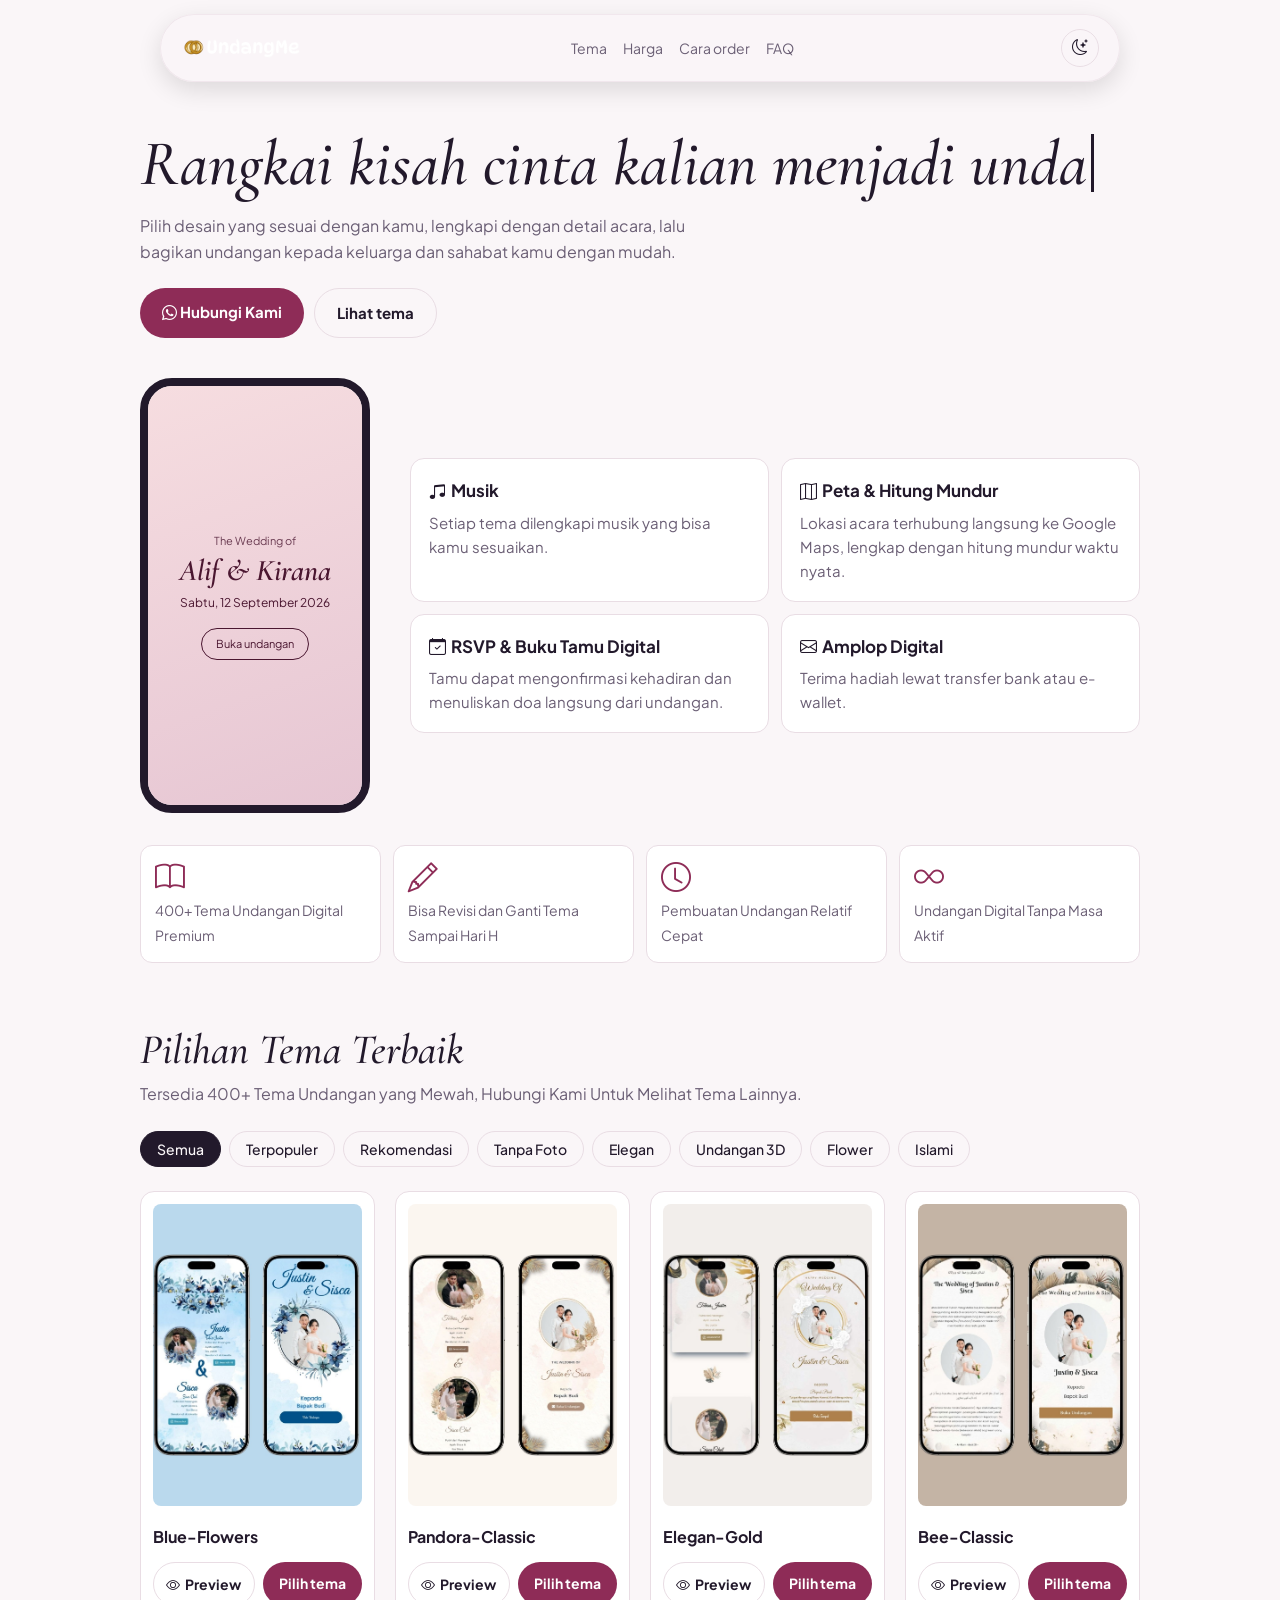
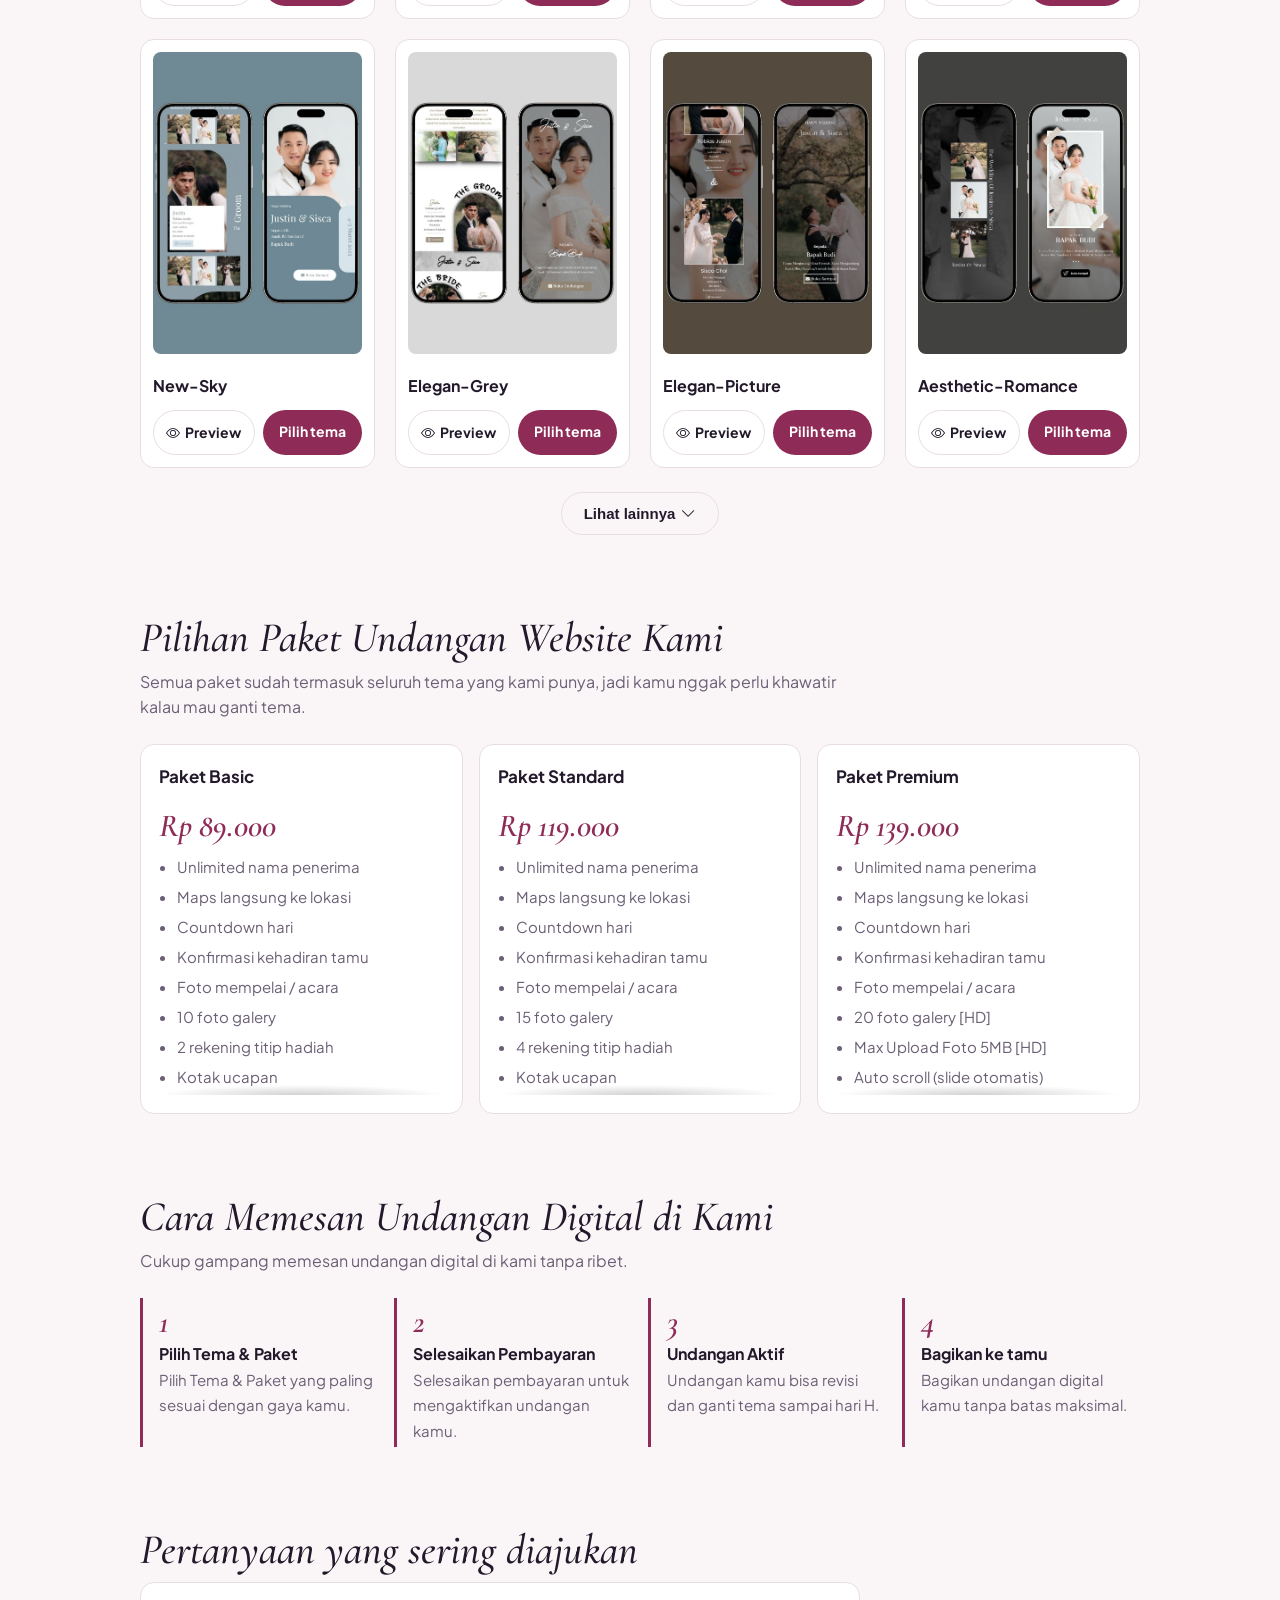
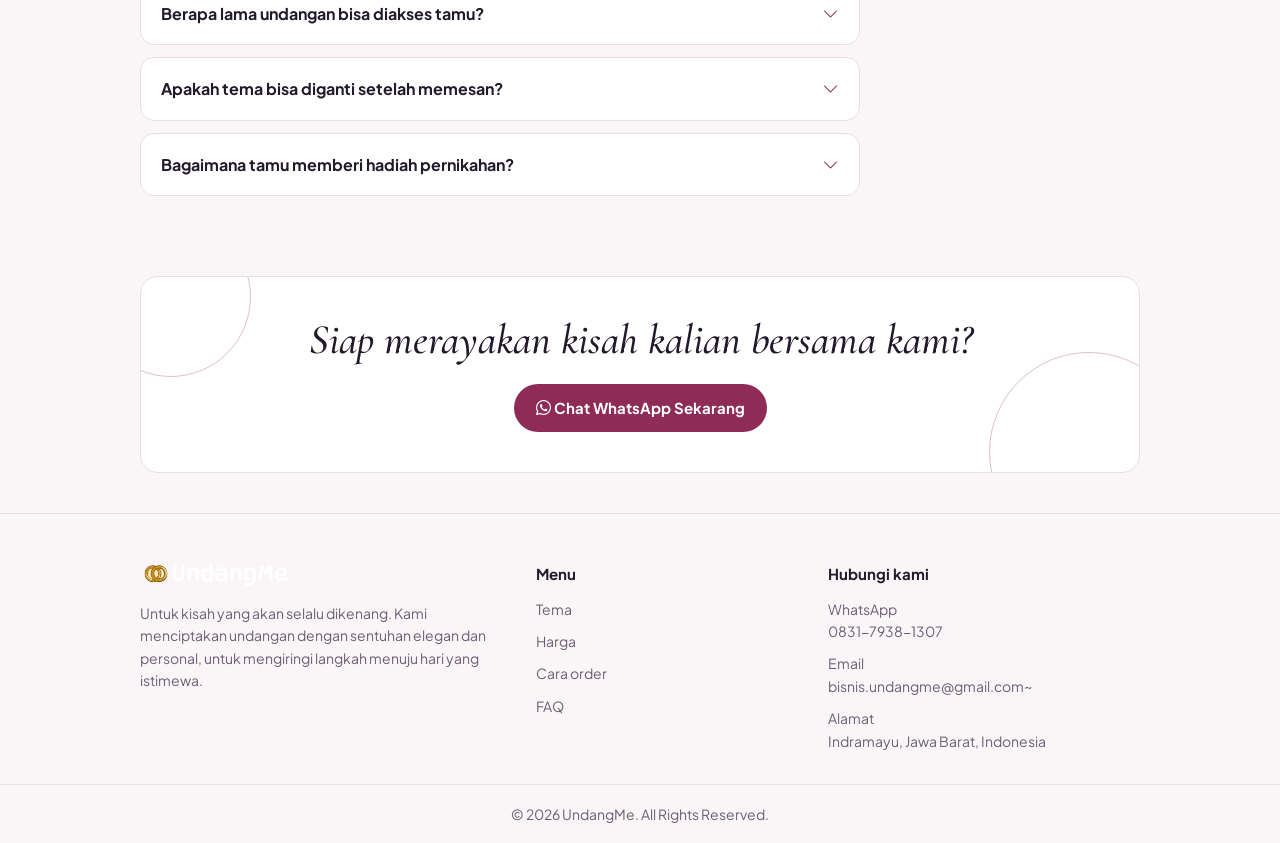
==== commit b18b2c86: "rubah index" ====
--- a/index.html
+++ b/index.html
@@ -16,25 +16,30 @@
 <header>
   <div class="wrap">
     <a class="logo" href="/"><img src="img/logo.png" alt="Moment Kita"></a>
-    <button class="burger" id="burger" aria-label="Buka menu" aria-expanded="false" aria-controls="nav">
-      <span>
-      </span>
-      <span>
-      </span>
-      <span>
-      </span>
-    </button>
     <nav id="nav">
       <a href="#tema">Tema</a>
       <a href="#harga">Harga</a>
       <a href="#cara">Cara order</a>
 
       <!--
-       <a href="#testimoni">Testimoni</a> 
+       <a href="#testimoni">Testimoni</a>
        -->
 
       <a href="#faq">FAQ</a>
     </nav>
+    <div class="navRight">
+      <button class="theme-toggle" id="themeToggle" type="button" aria-label="Ganti mode terang/gelap">
+        <i class="bi bi-moon-stars"></i>
+      </button>
+      <button class="burger" id="burger" aria-label="Buka menu" aria-expanded="false" aria-controls="nav">
+        <span>
+        </span>
+        <span>
+        </span>
+        <span>
+        </span>
+      </button>
+    </div>
   </div>
 </header>
 <!--NAVBAR END-->
@@ -187,12 +192,14 @@
 <!--FAQ SECTION-->
 <section id="faq">
   <h2>Pertanyaan yang sering diajukan</h2>
-  <details><summary>Berapa lama undangan bisa diakses tamu?</summary>
-    <p>Tanpa batas waktu, undangan kamu akan tetap aktif dan tamu tetap bisa membuka undangan setelah hari acara.</p></details>
-  <details><summary>Apakah tema bisa diganti setelah memesan?</summary>
-    <p>Bisa, kamu bebas ganti tema yang kamu suka setelah memesan.</p></details>
-  <details><summary>Bagaimana tamu memberi hadiah pernikahan?</summary>
-    <p>Lewat amplop digital yang ditampilkan di undangan kamu.</p></details>
+  <div class="faqlist">
+    <details><summary>Berapa lama undangan bisa diakses tamu?<i class="bi bi-chevron-down faq-ic"></i></summary>
+      <p>Tanpa batas waktu, undangan kamu akan tetap aktif dan tamu tetap bisa membuka undangan setelah hari acara.</p></details>
+    <details><summary>Apakah tema bisa diganti setelah memesan?<i class="bi bi-chevron-down faq-ic"></i></summary>
+      <p>Bisa, kamu bebas ganti tema yang kamu suka setelah memesan.</p></details>
+    <details><summary>Bagaimana tamu memberi hadiah pernikahan?<i class="bi bi-chevron-down faq-ic"></i></summary>
+      <p>Lewat amplop digital yang ditampilkan di undangan kamu.</p></details>
+  </div>
 </section>
 <!--FAQ SECTION END-->
 
--- a/style.css
+++ b/style.css
@@ -39,27 +39,35 @@
    Navbar ngambang: transparan + blur, bentuk pil, ada jarak dari
    tepi atas layar (lihat "margin"). Tinggi navbar: header .wrap. */
 header{
-  position:relative;z-index:5;
+  position:sticky;z-index:50;
+  top:calc(env(safe-area-inset-top,0px) + 14px);
   margin:calc(env(safe-area-inset-top,0px) + 14px) auto 0;
   width:min(960px,calc(100% - 24px));
   background:color-mix(in srgb,var(--bg) 70%,transparent);
-  backdrop-filter:blur(10px);-webkit-backdrop-filter:blur(10px);
+  backdrop-filter:blur(3px);-webkit-backdrop-filter:blur(3px);
   border:1px solid color-mix(in srgb,var(--line) 60%,transparent);
-  border-radius:999px;box-shadow:0 8px 24px rgba(0,0,0,.12);
-  /* Fix: tanpa ini, blur transparan di atas kadang "nyangkut"/ga ke-refresh
-     pas discroll di sebagian browser (keliatannya kayak diem, padahal
-     position-nya udah relative/ikut normal). Baris ini maksa browser
-     bikin layer renderingnya sendiri biar selalu ke-gambar ulang tiap scroll. */
-  transform:translateZ(0);
-  will-change:transform;
-  backface-visibility:hidden
-}
-header .wrap{display:flex;align-items:center;justify-content:space-between;height:66px;padding:0 20px}
+  border-radius:999px;box-shadow:0 8px 24px rgba(0,0,0,.12)
+}
+/* Grid 3-kolom: logo di kiri, menu di tengah (kolom lentur di antara
+   logo dan toggle/hamburger), toggle+hamburger di kanan. */
+header .wrap{display:grid;grid-template-columns:auto 1fr auto;align-items:center;gap:12px;height:66px;padding:0 20px}
 header .logo img{height:20px}
 header .burger{padding:8px}
 
-nav{display:flex;gap:16px;overflow-x:auto}
-nav a{text-decoration:none;color:var(--mute);font-size:14px;white-space:nowrap}
+/* Menu Tema/Harga/dll ketengah secara horizontal di kolom tengah */
+nav{display:flex;gap:16px;overflow-x:auto;justify-self:center}
+nav a{text-decoration:none;color:var(--mute);font-size:14px;white-space:nowrap;transition:color .2s ease}
+nav a:hover{color:var(--acc)}
+
+/* Grup kanan: toggle dark/light + tombol hamburger, nempel sejajar */
+.navRight{display:flex;align-items:center;gap:4px;justify-self:end}
+.theme-toggle{
+  display:flex;align-items:center;justify-content:center;
+  width:38px;height:38px;border-radius:999px;border:1px solid var(--line);
+  background:transparent;color:var(--ink);cursor:pointer;font-size:16px;
+  transition:background-color .2s ease,color .2s ease,transform .2s ease
+}
+.theme-toggle:hover{background:var(--line);transform:translateY(-1px)}
 
 /* Tombol hamburger (cuma kelihatan di HP, lihat bagian Mobile di bawah) */
 .burger{display:none;flex-direction:column;gap:5px;background:none;border:0;padding:10px;cursor:pointer}
@@ -216,10 +224,25 @@
 .who b{display:block;font-size:15px;line-height:1.3}
 .who span{font-size:13px;color:var(--mute)}
 
-/* ---------- 11. FAQ (section #faq, <details>/<summary>) ---------- */
-details{border-bottom:1px solid var(--line);padding:14px 0;max-width:720px}
-summary{font-weight:700;cursor:pointer}
-details p{color:var(--mute);margin:8px 0 0}
+/* ---------- 11. FAQ (section #faq, <details>/<summary>) ----------
+   Tiap pertanyaan jadi "kartu" sendiri (bukan cuma garis bawah polos):
+   ada border yang berubah warna + ikon panah yang muter pas dibuka. */
+.faqlist{display:grid;gap:12px;max-width:720px}
+.faqlist details{
+  background:var(--card);border:1px solid var(--line);border-radius:14px;
+  padding:0;overflow:hidden;transition:border-color .2s ease,box-shadow .2s ease
+}
+.faqlist details[open]{border-color:var(--acc);box-shadow:0 6px 18px rgba(0,0,0,.08)}
+.faqlist summary{
+  list-style:none;cursor:pointer;font-weight:700;padding:18px 20px;
+  display:flex;align-items:center;justify-content:space-between;gap:12px;
+  transition:color .2s ease
+}
+.faqlist summary::-webkit-details-marker{display:none}
+.faqlist summary:hover{color:var(--acc)}
+.faqlist .faq-ic{flex:none;color:var(--acc);transition:transform .25s ease}
+.faqlist details[open] .faq-ic{transform:rotate(180deg)}
+.faqlist details p{color:var(--mute);margin:0;padding:0 20px 18px}
 
 /* Dipakai juga di testimoni data (blockquote tidak lagi dipakai di
    markup saat ini, dibiarkan untuk jaga-jaga kalau dipakai lagi) */
@@ -227,8 +250,23 @@
 blockquote p{margin:0 0 12px;font-style:italic}
 blockquote footer{border:0;padding:0;text-align:left;font-size:14px;color:var(--mute)}
 
-/* ---------- 12. CTA PENUTUP ("Siap merayakan kisah kalian?") ---------- */
-.end{text-align:center;background:var(--card);border:1px solid var(--line);border-radius:18px;padding:40px 20px}
+/* ---------- 12. CTA PENUTUP ("Siap merayakan kisah kalian?") ----------
+   1 detail dekoratif: 2 lingkaran garis tipis transparan di pojok card
+   (kiri-atas & kanan-bawah), warna ngikut --acc tapi tipis banget (bukan
+   full-color card kayak referensi), biar tetep simpel/ga rame. */
+.end{
+  position:relative;overflow:hidden;
+  text-align:center;background:var(--card);border:1px solid var(--line);
+  border-radius:18px;padding:40px 20px
+}
+.end::before,.end::after{
+  content:"";position:absolute;border-radius:50%;
+  border:1.5px solid color-mix(in srgb,var(--acc) 30%,transparent);
+  pointer-events:none
+}
+.end::before{width:160px;height:160px;top:-60px;left:-50px}
+.end::after{width:200px;height:200px;bottom:-80px;right:-50px}
+.end h2,.end>a{position:relative;z-index:1}
 .end h2{margin-bottom:12px}
 
 /* ---------- 13. FOOTER ----------
@@ -267,6 +305,10 @@
   .burger{display:flex}
   nav{
     display:none;position:absolute;top:calc(100% + 10px);left:12px;right:12px;
+    /* Reset justify-self:center (dipakai buat nge-tengahin menu di PC) --
+       tanpa ini, card dropdown-nya ikut mengecil/shrink ngikutin lebar
+       teks, bukan ngisi penuh sesuai left/right di atas. */
+    justify-self:stretch;
     flex-direction:column;gap:0;
     background:color-mix(in srgb,var(--bg) 96%,transparent);
     backdrop-filter:blur(14px);-webkit-backdrop-filter:blur(14px);
@@ -275,7 +317,7 @@
     padding:6px 20px;overflow:visible
   }
   nav.open{display:flex}
-  nav a{padding:12px 0;font-size:16px;color:var(--ink);border-top:1px solid var(--line)}
+  nav a{padding:12px 0;font-size:16px;color:var(--ink);border-top:1px solid var(--line);text-align:center}
   nav a:first-child{border-top:0}
 }
 
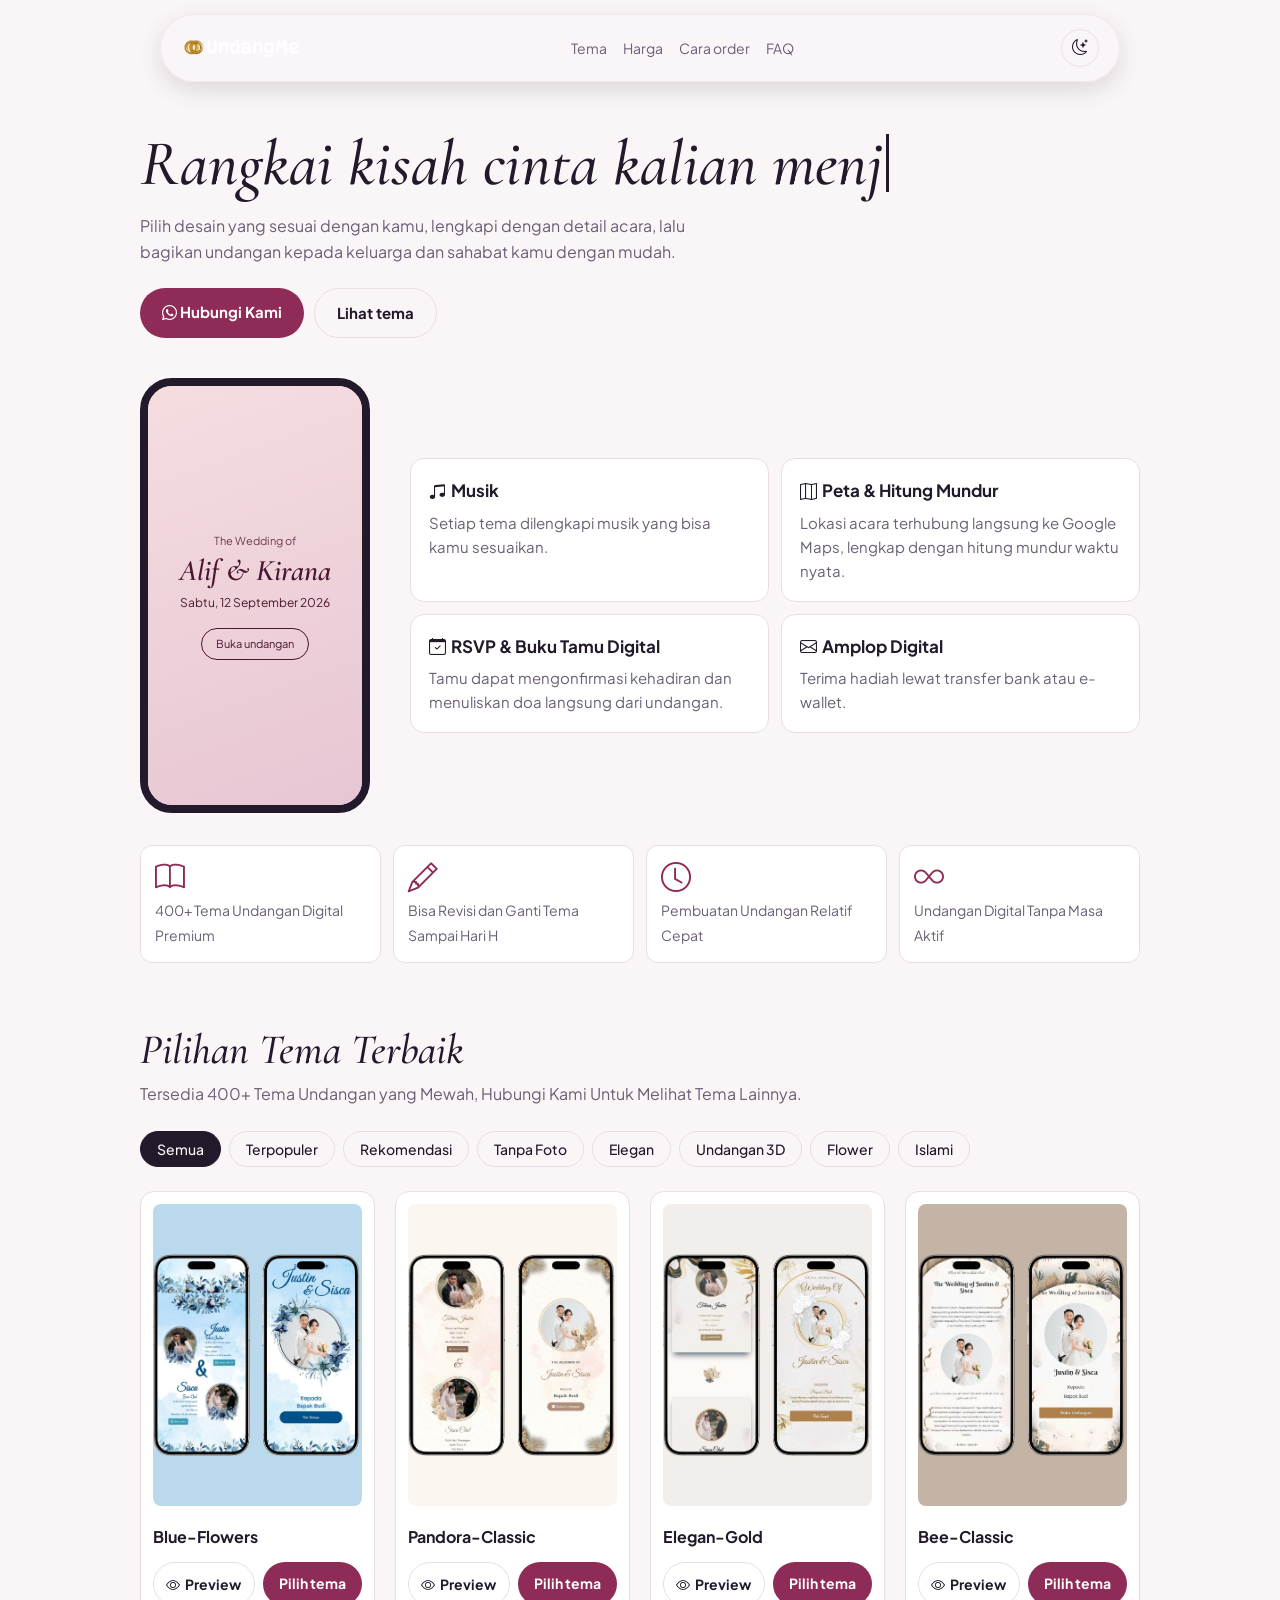
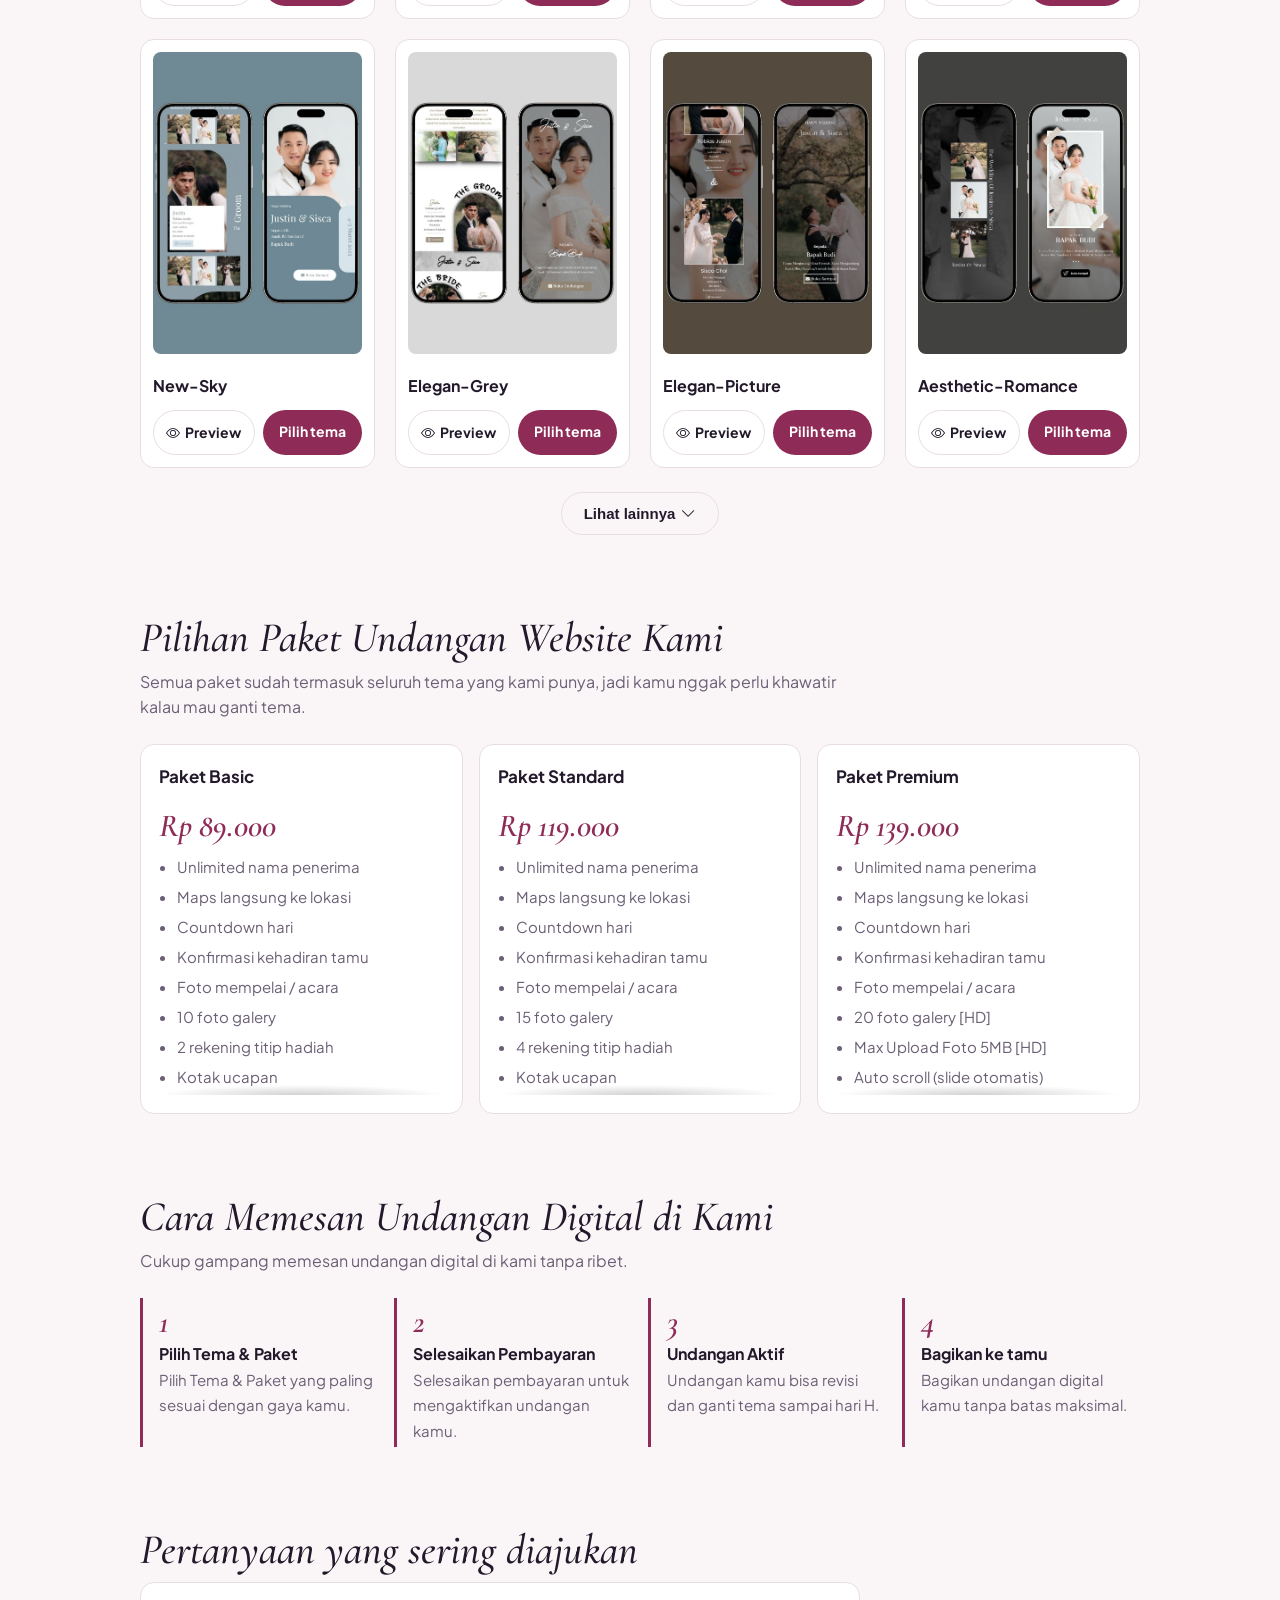
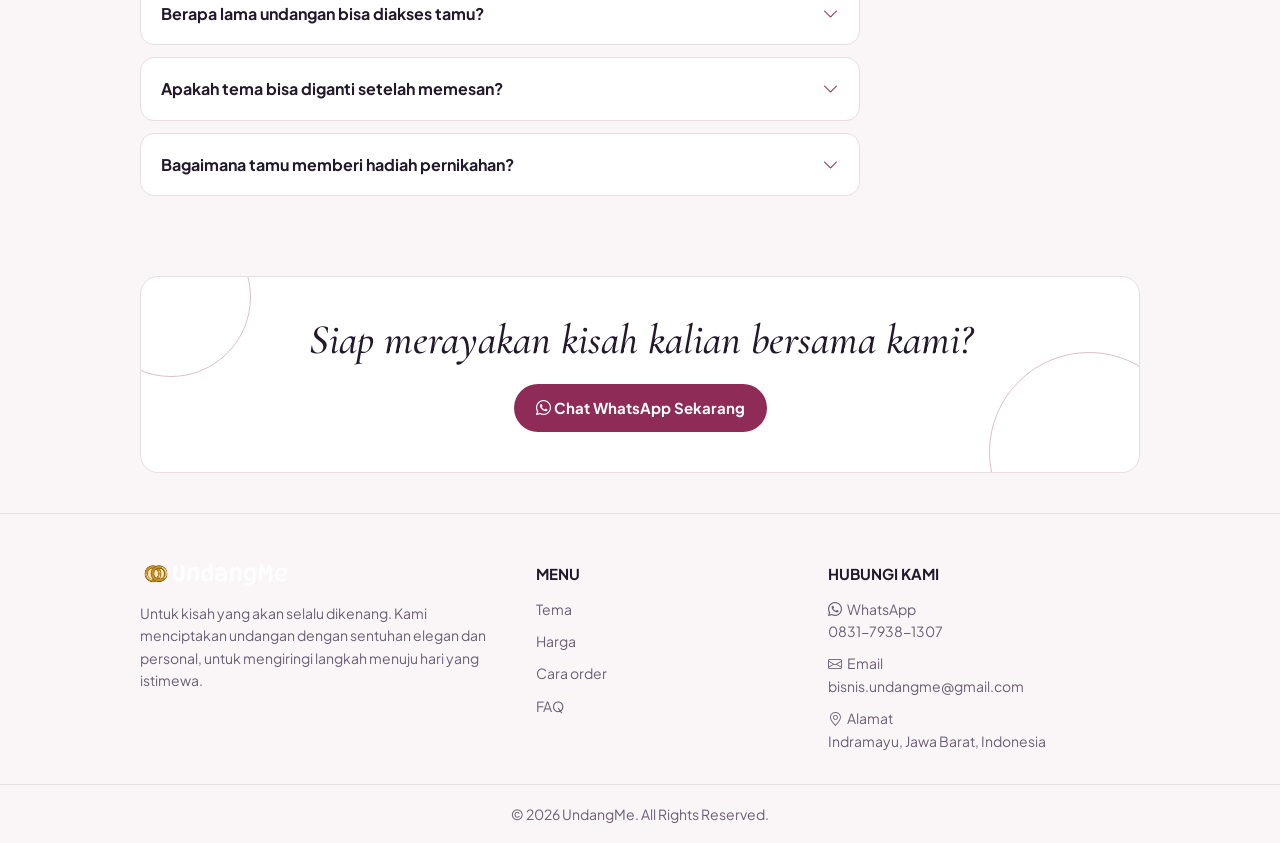
==== commit 982eab06: "icon" ====
--- a/index.html
+++ b/index.html
@@ -223,7 +223,7 @@
       <div class="soc" id="soc"></div>
     </div>
     <div>
-      <h4>Menu</h4>
+      <h4>MENU</h4>
       <ul>
         <li>
           <a href="#tema">Tema</a>
@@ -245,11 +245,11 @@
       </ul>
     </div>
     <div>
-      <h4>Hubungi kami</h4>
+      <h4>HUBUNGI KAMI</h4>
       <ul>
-        <li>WhatsApp<br><a data-wa="Halo Kak, aku mau tanya soal undangan digital." data-cfg="waTampil" href="#"></a></li>
-        <li>Email<br><a data-mail data-cfg="email" href="#"></a></li>
-        <li>Alamat<br><span data-cfg="alamat"></span></li>
+        <li><i class="bi bi-whatsapp" style="margin-right: 5px;"></i>WhatsApp<br><a data-wa="Halo Kak, aku mau tanya soal undangan digital." data-cfg="waTampil" href="#"></a></li>
+        <li><i class="bi bi-envelope" style="margin-right: 5px;"></i>Email<br><a data-mail data-cfg="email" href="#"></a></li>
+        <li><i class="bi bi-geo-alt" style="margin-right: 5px;"></i>Alamat<br><span data-cfg="alamat"></span></li>
       </ul>
     </div>
   </div>
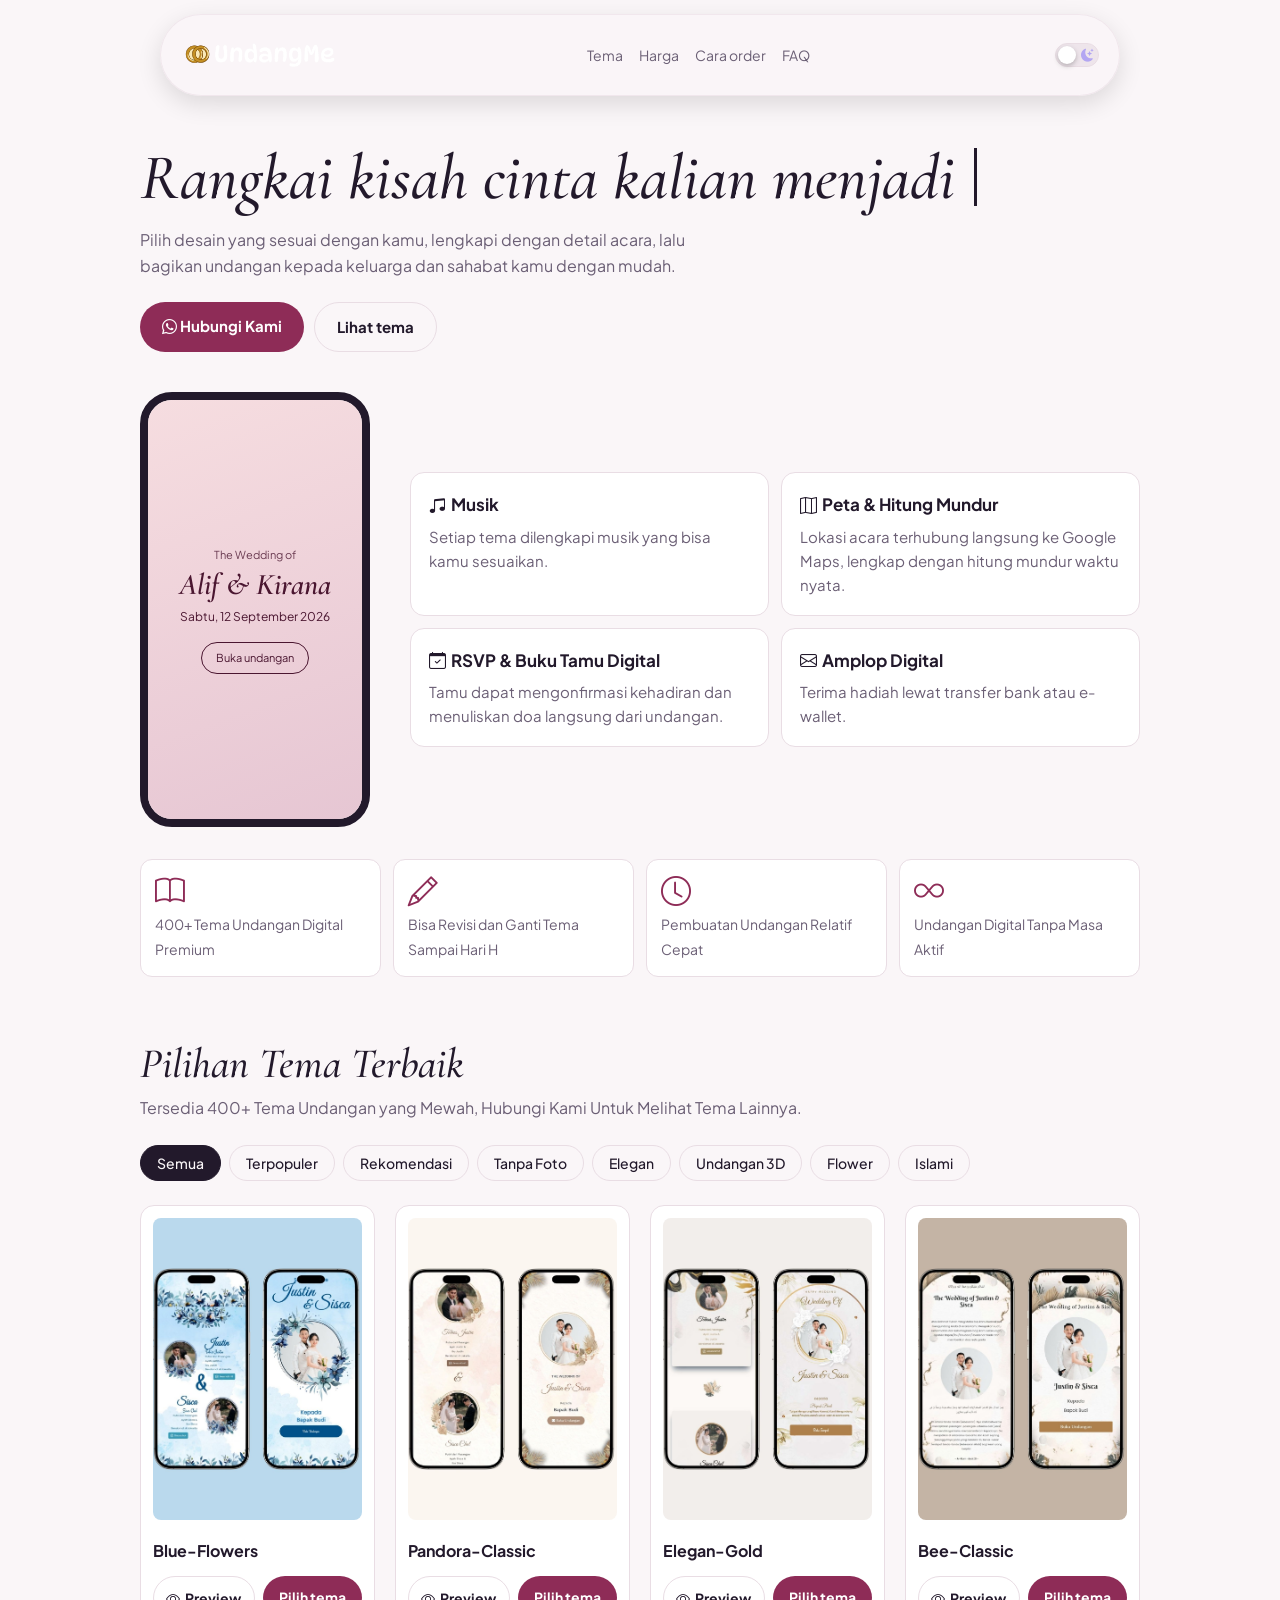
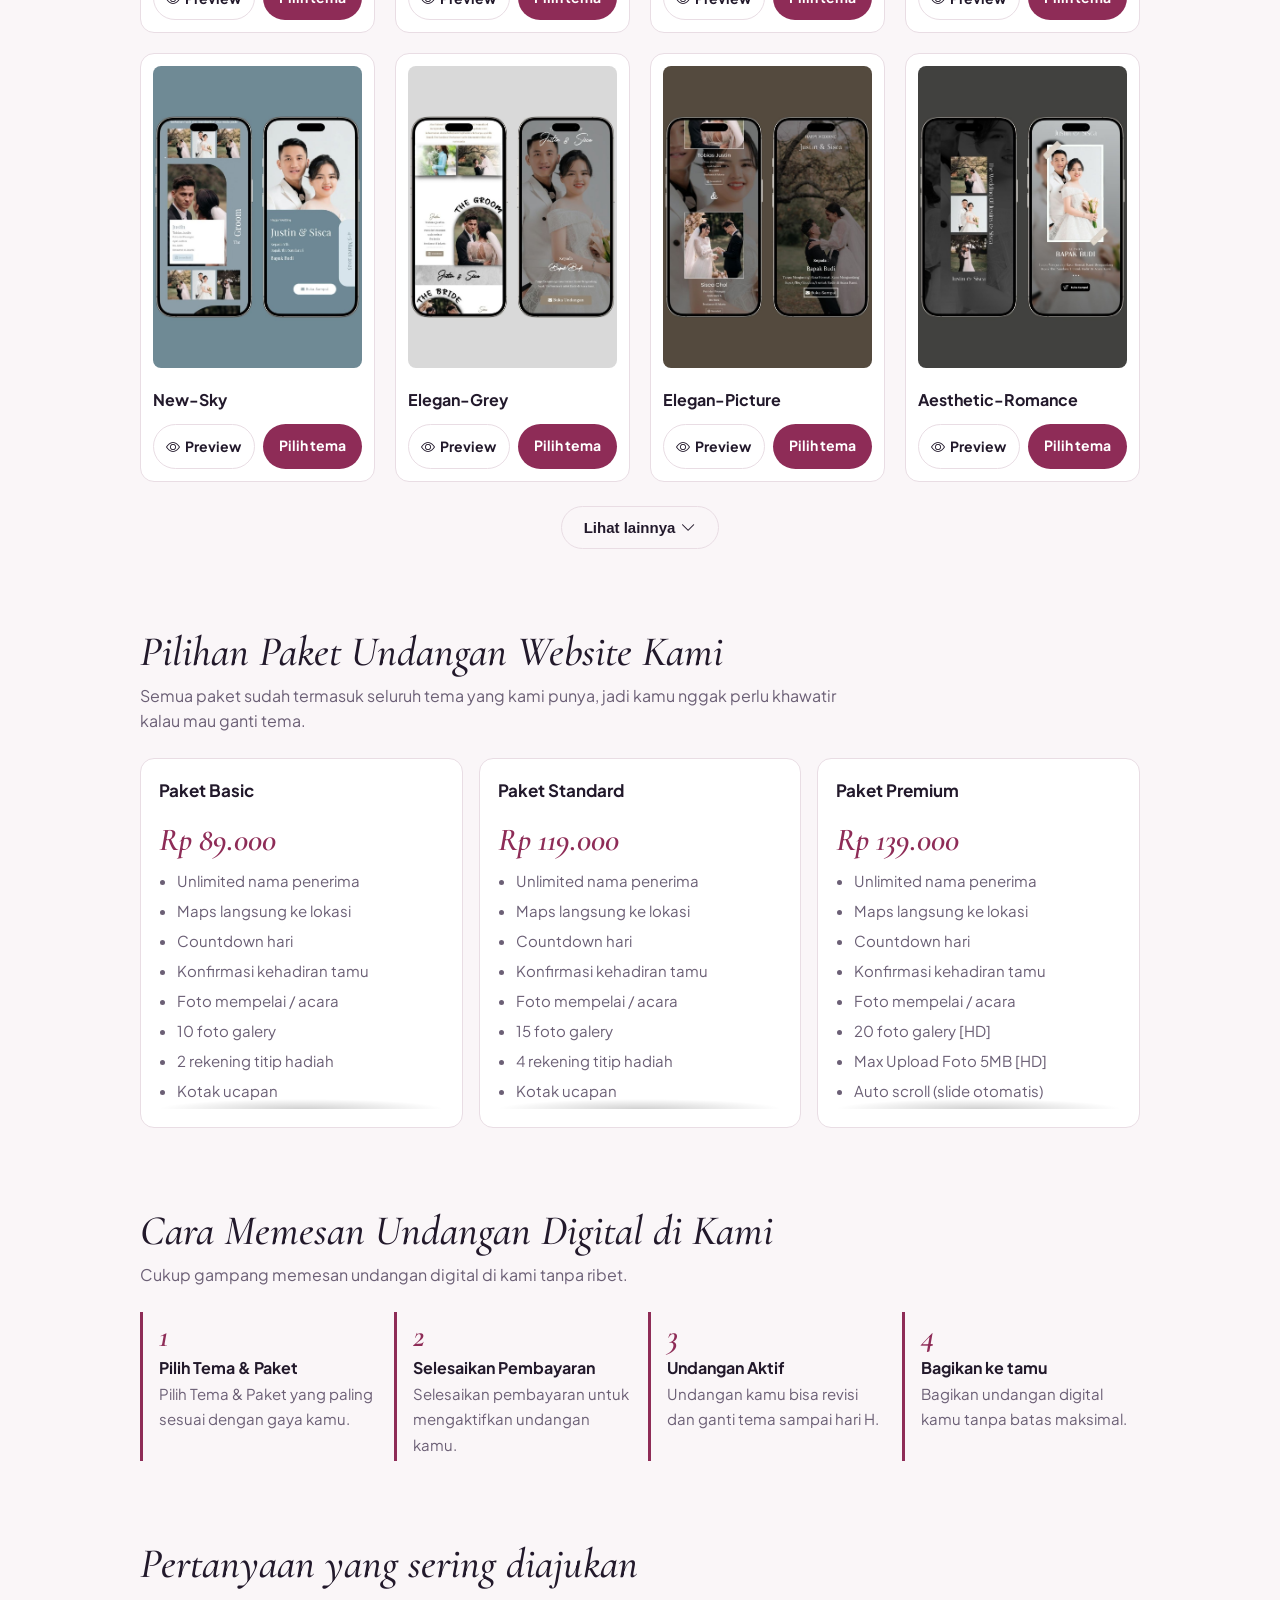
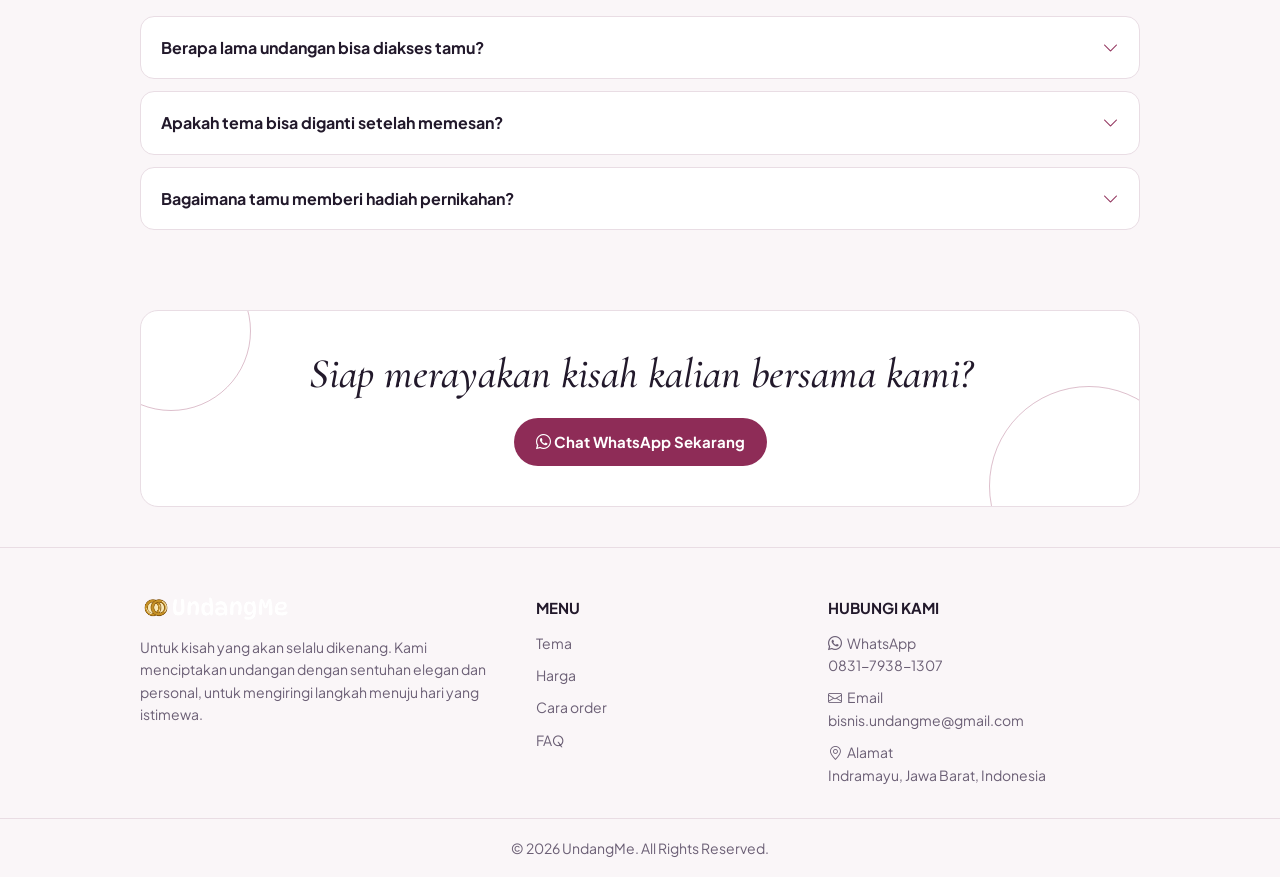
==== commit 0c18920e: "update" ====
--- a/index.html
+++ b/index.html
@@ -28,8 +28,10 @@
       <a href="#faq">FAQ</a>
     </nav>
     <div class="navRight">
-      <button class="theme-toggle" id="themeToggle" type="button" aria-label="Ganti mode terang/gelap">
-        <i class="bi bi-moon-stars"></i>
+      <button class="theme-toggle" id="themeToggle" type="button" aria-label="Ganti mode terang/gelap" aria-pressed="false">
+        <i class="bi bi-sun-fill ic-sun"></i>
+        <i class="bi bi-moon-stars-fill ic-moon"></i>
+        <span class="theme-thumb"></span>
       </button>
       <button class="burger" id="burger" aria-label="Buka menu" aria-expanded="false" aria-controls="nav">
         <span>
@@ -193,11 +195,11 @@
 <section id="faq">
   <h2>Pertanyaan yang sering diajukan</h2>
   <div class="faqlist">
-    <details><summary>Berapa lama undangan bisa diakses tamu?<i class="bi bi-chevron-down faq-ic"></i></summary>
+    <details name="faq"><summary>Berapa lama undangan bisa diakses tamu?<i class="bi bi-chevron-down faq-ic"></i></summary>
       <p>Tanpa batas waktu, undangan kamu akan tetap aktif dan tamu tetap bisa membuka undangan setelah hari acara.</p></details>
-    <details><summary>Apakah tema bisa diganti setelah memesan?<i class="bi bi-chevron-down faq-ic"></i></summary>
+    <details name="faq"><summary>Apakah tema bisa diganti setelah memesan?<i class="bi bi-chevron-down faq-ic"></i></summary>
       <p>Bisa, kamu bebas ganti tema yang kamu suka setelah memesan.</p></details>
-    <details><summary>Bagaimana tamu memberi hadiah pernikahan?<i class="bi bi-chevron-down faq-ic"></i></summary>
+    <details name="faq"><summary>Bagaimana tamu memberi hadiah pernikahan?<i class="bi bi-chevron-down faq-ic"></i></summary>
       <p>Lewat amplop digital yang ditampilkan di undangan kamu.</p></details>
   </div>
 </section>
--- a/style.css
+++ b/style.css
@@ -49,9 +49,19 @@
   border-radius:999px;box-shadow:0 8px 24px rgba(0,0,0,.12)
 }
 /* Grid 3-kolom: logo di kiri, menu di tengah (kolom lentur di antara
-   logo dan toggle/hamburger), toggle+hamburger di kanan. */
-header .wrap{display:grid;grid-template-columns:auto 1fr auto;align-items:center;gap:12px;height:66px;padding:0 20px}
-header .logo img{height:20px}
+   logo dan toggle/hamburger), toggle+hamburger di kanan.
+
+   CARA BESARIN/KECILIN NAVBAR:
+   - "height:76px" di bawah ini = TINGGI navbar. Mau lebih gede/kecil,
+     ganti angka 76px-nya (misal 66px buat lebih kecil, 86px lebih gede).
+   - "header .logo img{height:...}" di bawah = ukuran LOGO di navbar.
+     Samain aja sama perasaan tinggi navbarnya (biasanya logo = tinggi
+     navbar dikurang 36-44px, biar ga mepet atas-bawah).
+   - Kalau mau lebih LEBAR (kiri-kanan, bukan tinggi), itu di bagian
+     "header{...}" di atas, baris "width:min(960px,...)" -> ganti
+     angka 960px-nya (misal 1100px buat lebih lebar). */
+header .wrap{display:grid;grid-template-columns:auto 1fr auto;align-items:center;gap:12px;height:80px;padding:0 20px}
+header .logo img{height:26px}
 header .burger{padding:8px}
 
 /* Menu Tema/Harga/dll ketengah secara horizontal di kolom tengah */
@@ -60,14 +70,39 @@
 nav a:hover{color:var(--acc)}
 
 /* Grup kanan: toggle dark/light + tombol hamburger, nempel sejajar */
-.navRight{display:flex;align-items:center;gap:4px;justify-self:end}
+.navRight{display:flex;align-items:center;gap:10px;justify-self:end}
+
+/* Toggle mode terang/gelap: bentuk pil, ada bulatan ("thumb") yang geser
+   ke kanan pas mode gelap aktif, ikon matahari/bulan di kiri-kanan track.
+   Status aktif/nggaknya dibaca dari atribut aria-pressed (diatur di
+   script.js), bukan dari ganti-ganti innerHTML lagi. */
 .theme-toggle{
-  display:flex;align-items:center;justify-content:center;
-  width:38px;height:38px;border-radius:999px;border:1px solid var(--line);
-  background:transparent;color:var(--ink);cursor:pointer;font-size:16px;
-  transition:background-color .2s ease,color .2s ease,transform .2s ease
-}
-.theme-toggle:hover{background:var(--line);transform:translateY(-1px)}
+  position:relative;flex:none;display:flex;align-items:center;
+  width:44px;height:24px;border-radius:999px;padding:0;border:1px solid var(--line);
+  background:color-mix(in srgb,var(--line) 70%,transparent);cursor:pointer;
+  transition:background-color .25s ease
+}
+/* Ikon dibikin lebih gede & lebih kontras warnanya (kuning nyala buat
+   matahari, ungu-biru nyala buat bulan) biar lebih jelas kelihatan,
+   walau track togglenya kecil. */
+.theme-toggle i{
+  position:absolute;top:50%;transform:translateY(-50%);
+  font-size:13px;transition:opacity .25s ease
+}
+.theme-toggle .ic-sun{left:4px;color:#F5A623}
+.theme-toggle .ic-moon{right:4px;color:#8B7CF6}
+.theme-toggle .theme-thumb{
+  position:relative;z-index:1;width:18px;height:18px;margin-left:2px;
+  border-radius:50%;background:#fff;box-shadow:0 2px 5px rgba(0,0,0,.25);
+  transition:transform .25s cubic-bezier(.4,0,.2,1)
+}
+.theme-toggle:hover .theme-thumb{box-shadow:0 2px 7px rgba(0,0,0,.35)}
+.theme-toggle[aria-pressed="true"]{background:var(--ink)}
+.theme-toggle[aria-pressed="true"] .theme-thumb{transform:translateX(20px)}
+/* Ikon yang sedang nggak aktif tetep agak pudar (bukan ketara banget),
+   tapi ikon yang aktif sekarang lebih terang/jelas dari sebelumnya. */
+.theme-toggle[aria-pressed="true"] .ic-sun{opacity:.55}
+.theme-toggle[aria-pressed="false"] .ic-moon{opacity:.6}
 
 /* Tombol hamburger (cuma kelihatan di HP, lihat bagian Mobile di bawah) */
 .burger{display:none;flex-direction:column;gap:5px;background:none;border:0;padding:10px;cursor:pointer}
@@ -226,8 +261,10 @@
 
 /* ---------- 11. FAQ (section #faq, <details>/<summary>) ----------
    Tiap pertanyaan jadi "kartu" sendiri (bukan cuma garis bawah polos):
-   ada border yang berubah warna + ikon panah yang muter pas dibuka. */
-.faqlist{display:grid;gap:12px;max-width:720px}
+   ada border yang berubah warna + ikon panah yang muter pas dibuka.
+   Ga dikasih max-width lagi -> lebarnya ngikutin penuh container (.wrap),
+   ga cuma setengah layar di PC/laptop. */
+.faqlist{display:grid;gap:12px;margin-top:28px}
 .faqlist details{
   background:var(--card);border:1px solid var(--line);border-radius:14px;
   padding:0;overflow:hidden;transition:border-color .2s ease,box-shadow .2s ease
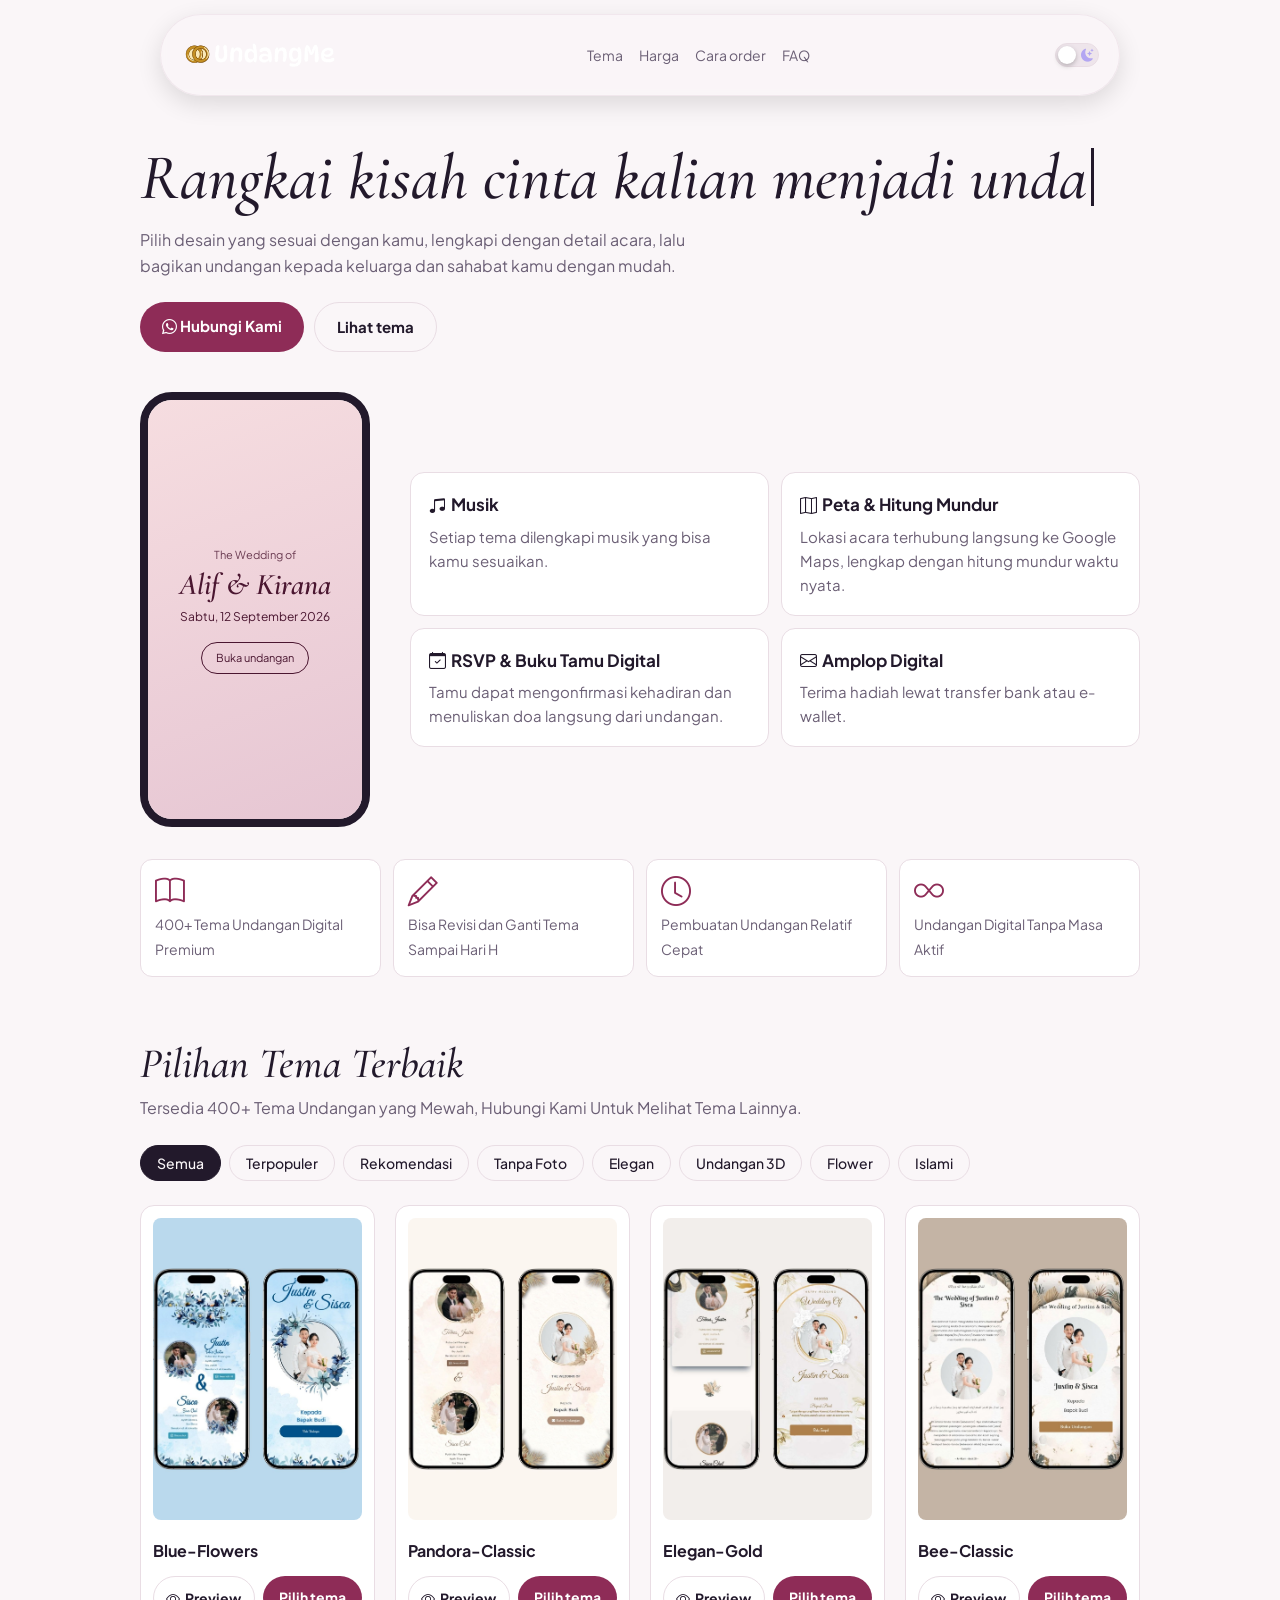
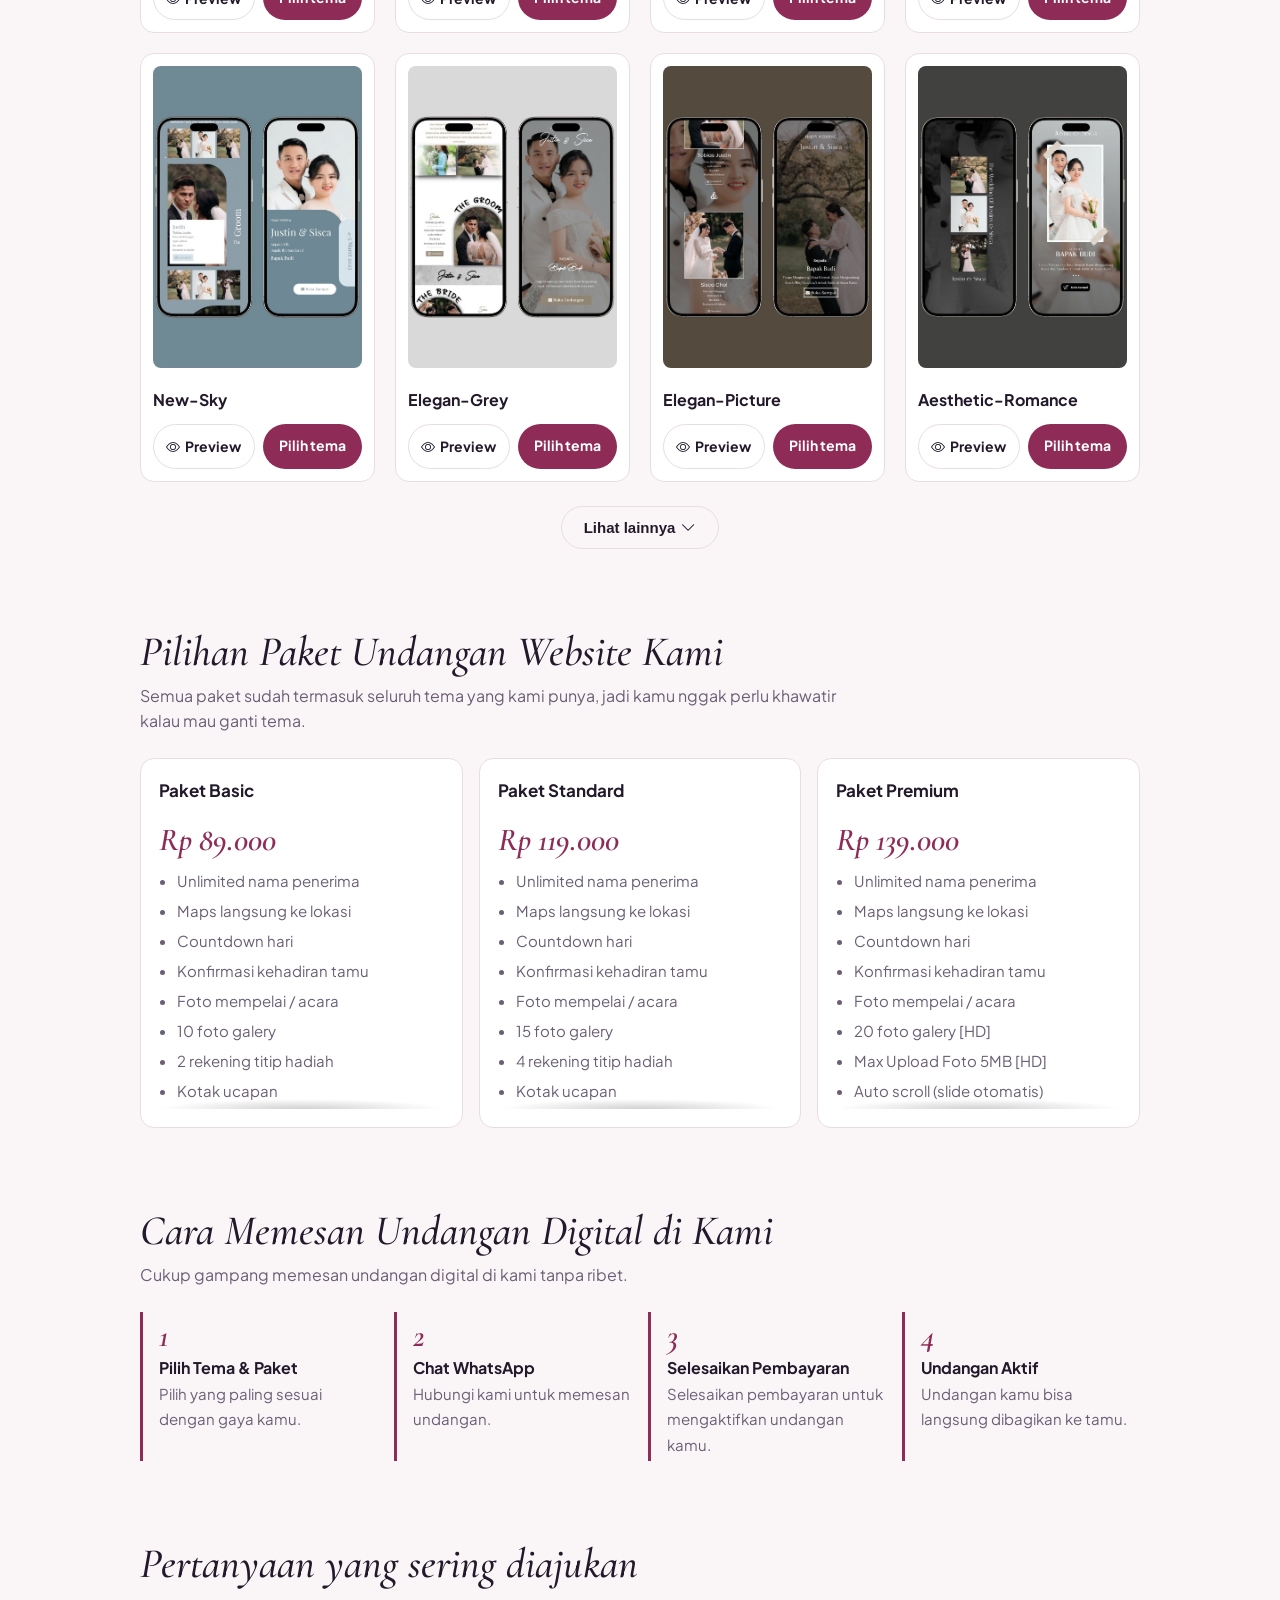
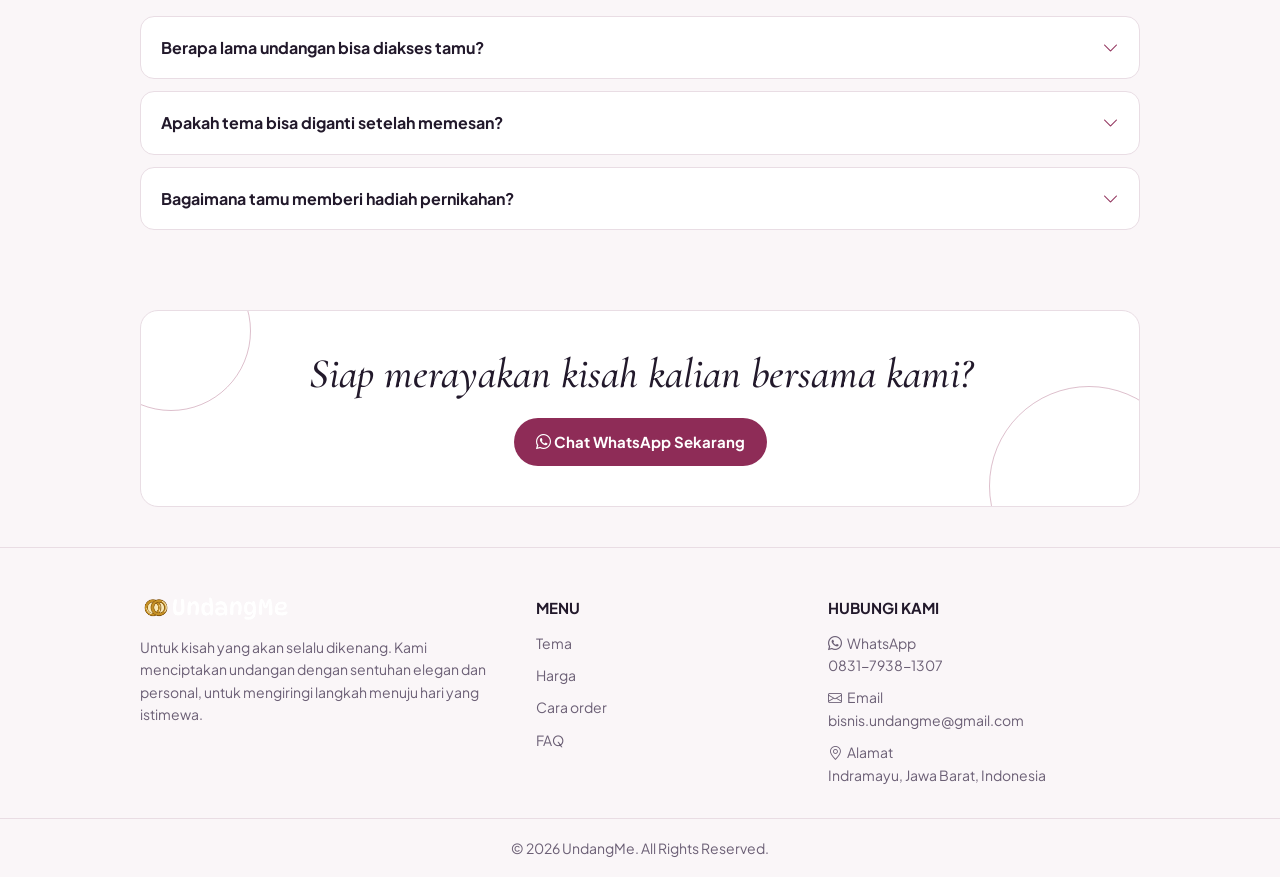
==== commit 150546b4: "update" ====
--- a/index.html
+++ b/index.html
@@ -175,10 +175,10 @@
   <h2>Cara Memesan Undangan Digital di Kami</h2>
   <p class="sub">Cukup gampang memesan undangan digital di kami tanpa ribet.</p>
   <ol class="steps">
-    <li><b>Pilih Tema & Paket</b><span>Pilih Tema & Paket yang paling sesuai dengan gaya kamu.</span></li>
+    <li><b>Pilih Tema & Paket</b><span>Pilih yang paling sesuai dengan gaya kamu.</span></li>
+    <li><b>Chat WhatsApp</b><span>Hubungi kami untuk memesan undangan.</span></li>
     <li><b>Selesaikan Pembayaran</b><span>Selesaikan pembayaran untuk mengaktifkan undangan kamu.</span></li>
-    <li><b>Undangan Aktif</b><span>Undangan kamu bisa revisi dan ganti tema sampai hari H.</span></li>
-    <li><b>Bagikan ke tamu</b><span>Bagikan undangan digital kamu tanpa batas maksimal.</span></li>
+    <li><b>Undangan Aktif</b><span>Undangan kamu bisa langsung dibagikan ke tamu.</span></li>
   </ol>
 </section>
 <!--CARA PESAN SECTION END-->
--- a/style.css
+++ b/style.css
@@ -44,7 +44,7 @@
   margin:calc(env(safe-area-inset-top,0px) + 14px) auto 0;
   width:min(960px,calc(100% - 24px));
   background:color-mix(in srgb,var(--bg) 70%,transparent);
-  backdrop-filter:blur(3px);-webkit-backdrop-filter:blur(3px);
+  backdrop-filter:blur(5px);-webkit-backdrop-filter:blur(5px);
   border:1px solid color-mix(in srgb,var(--line) 60%,transparent);
   border-radius:999px;box-shadow:0 8px 24px rgba(0,0,0,.12)
 }
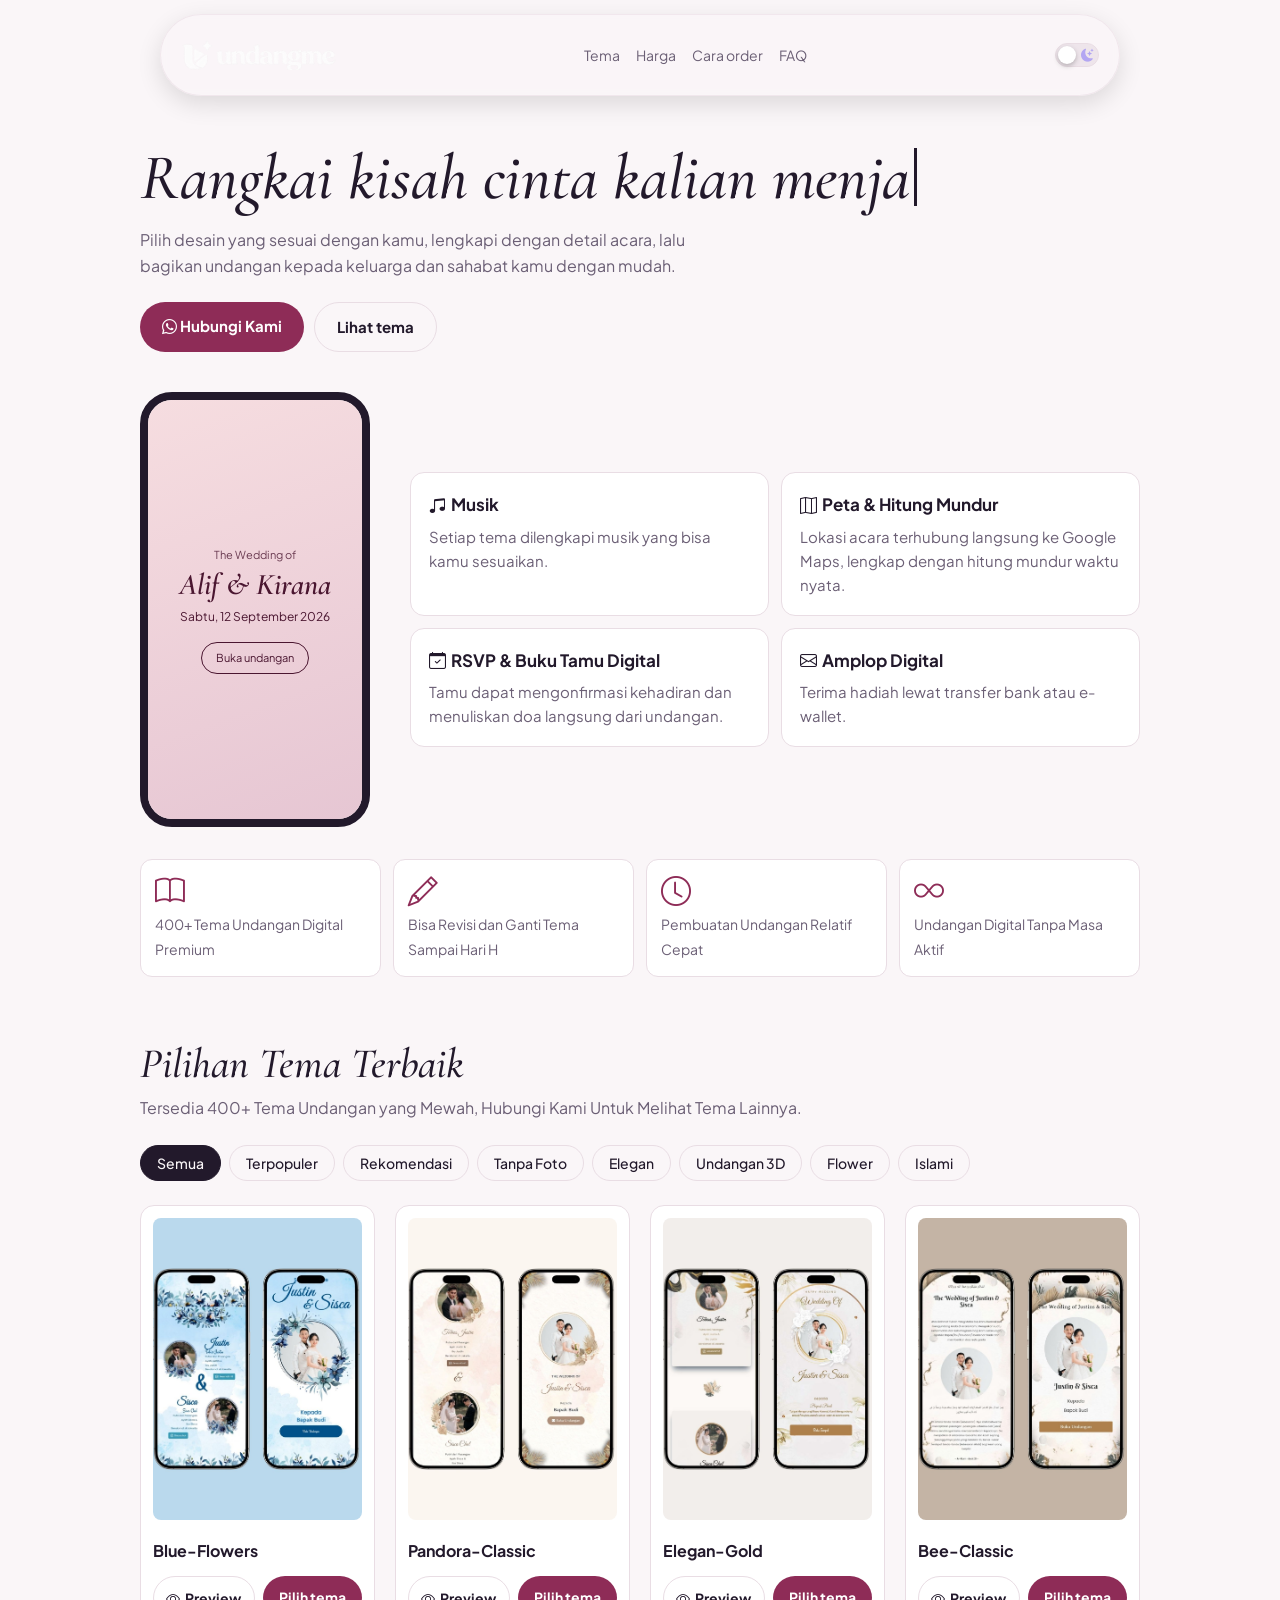
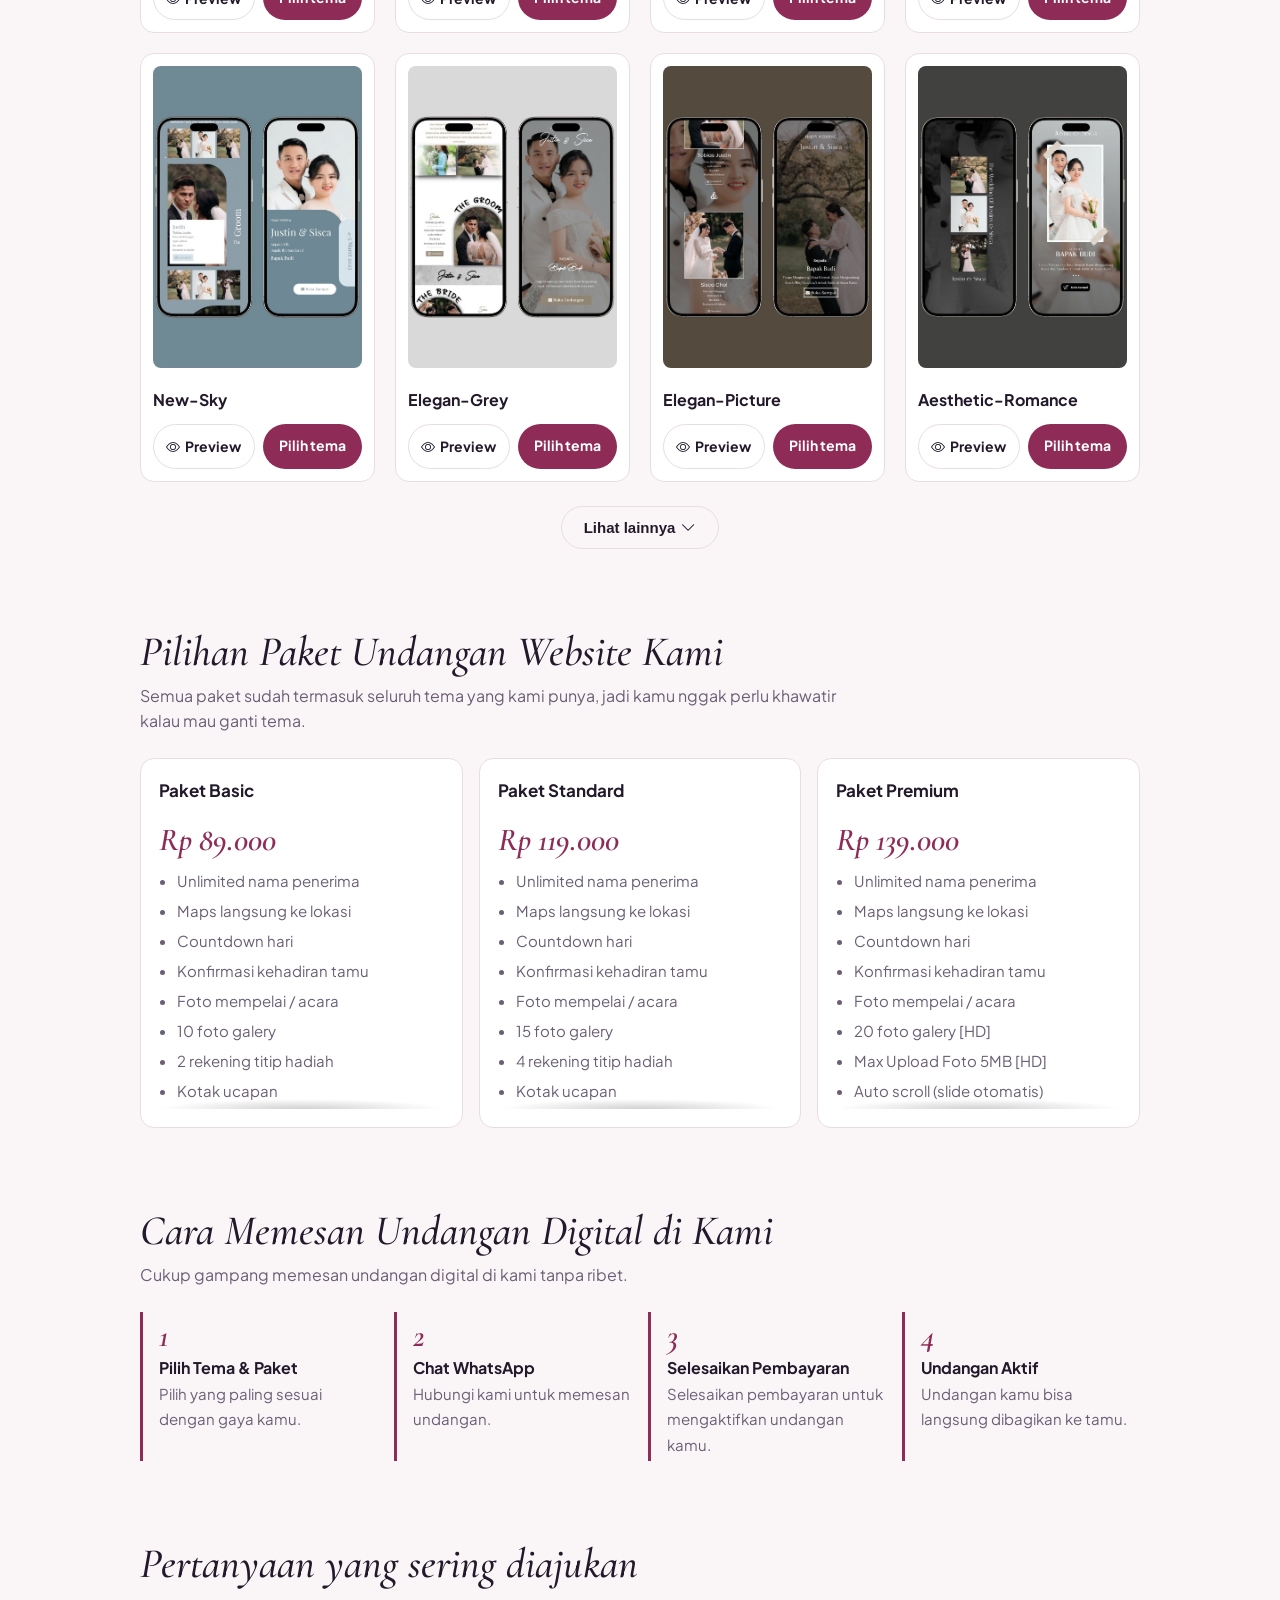
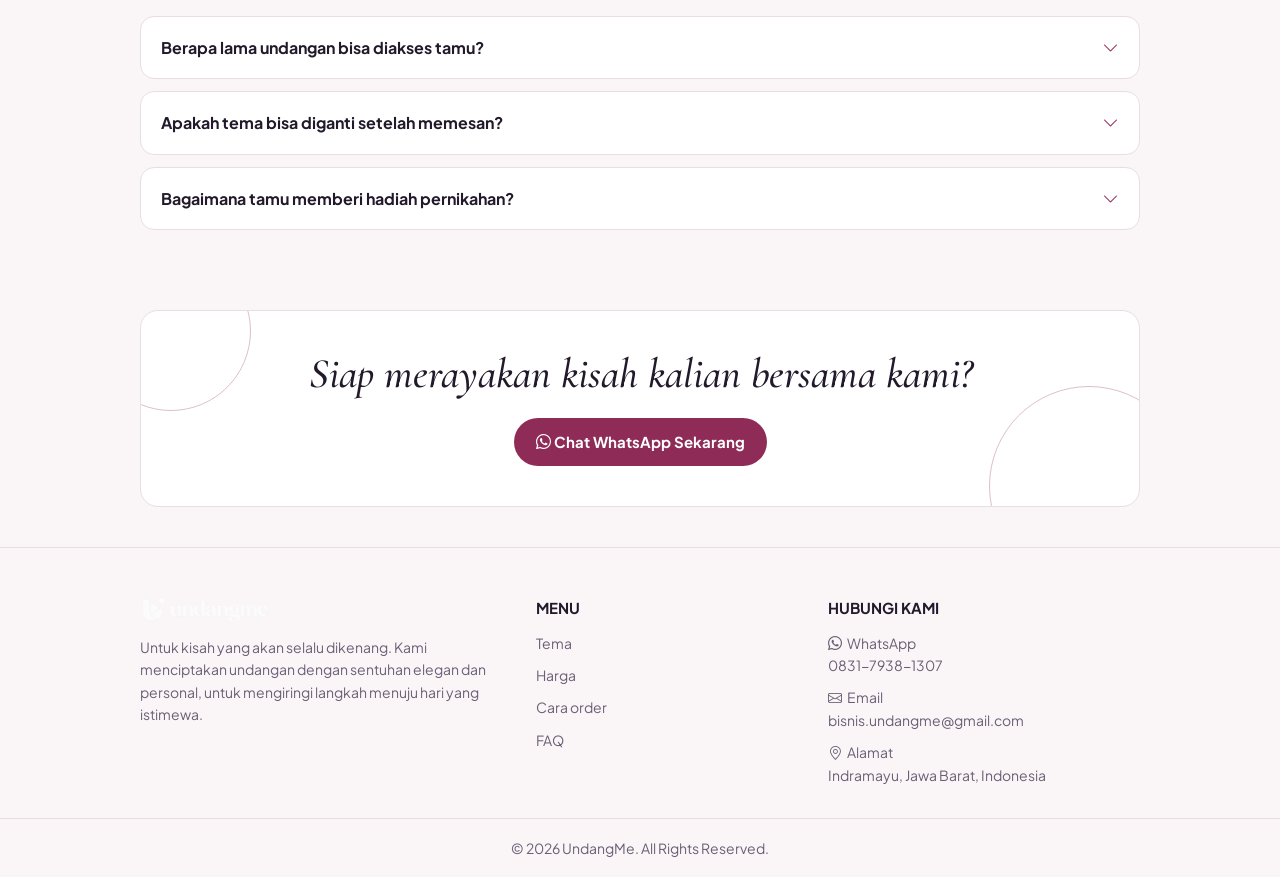
==== commit 3d0d51c9: "logo" ====
--- a/index.html
+++ b/index.html
@@ -3,7 +3,7 @@
 <head>
 <meta charset="utf-8">
 <meta name="viewport" content="width=device-width, initial-scale=1, viewport-fit=cover">
-<link rel="icon" href="/img/icon.png">
+<link rel="icon" href="/img/icon2.png">
 <title>UndangMe – Undangan Digital</title>
 <link rel="preconnect" href="https://fonts.googleapis.com">
 <link rel="stylesheet" href="https://cdn.jsdelivr.net/npm/bootstrap-icons@1.11.3/font/bootstrap-icons.min.css">
@@ -15,7 +15,7 @@
 <!--NAVBAR-->
 <header>
   <div class="wrap">
-    <a class="logo" href="/"><img src="img/logo.png" alt="Moment Kita"></a>
+    <a class="logo" href="/"><img src="img/logoPutih.png" alt="Moment Kita"></a>
     <nav id="nav">
       <a href="#tema">Tema</a>
       <a href="#harga">Harga</a>
@@ -220,7 +220,7 @@
 <footer class="f">
   <div class="wrap fgrid">
     <div class="fbrand">
-      <a class="logo" href="/"><img src="img/logo.png" alt="Moment Kita" style="height: 25px; width: auto; display: block;"></a>
+      <a class="logo" href="/"><img src="img/logoPutih.png" alt="Moment Kita" style="height: 25px; width: auto; display: block;"></a>
       <p>Untuk kisah yang akan selalu dikenang. Kami menciptakan undangan dengan sentuhan elegan dan personal, untuk mengiringi langkah menuju hari yang istimewa.</p>
       <div class="soc" id="soc"></div>
     </div>
--- a/style.css
+++ b/style.css
@@ -61,7 +61,7 @@
      "header{...}" di atas, baris "width:min(960px,...)" -> ganti
      angka 960px-nya (misal 1100px buat lebih lebar). */
 header .wrap{display:grid;grid-template-columns:auto 1fr auto;align-items:center;gap:12px;height:80px;padding:0 20px}
-header .logo img{height:26px}
+header .logo img{height:30px}
 header .burger{padding:8px}
 
 /* Menu Tema/Harga/dll ketengah secara horizontal di kolom tengah */
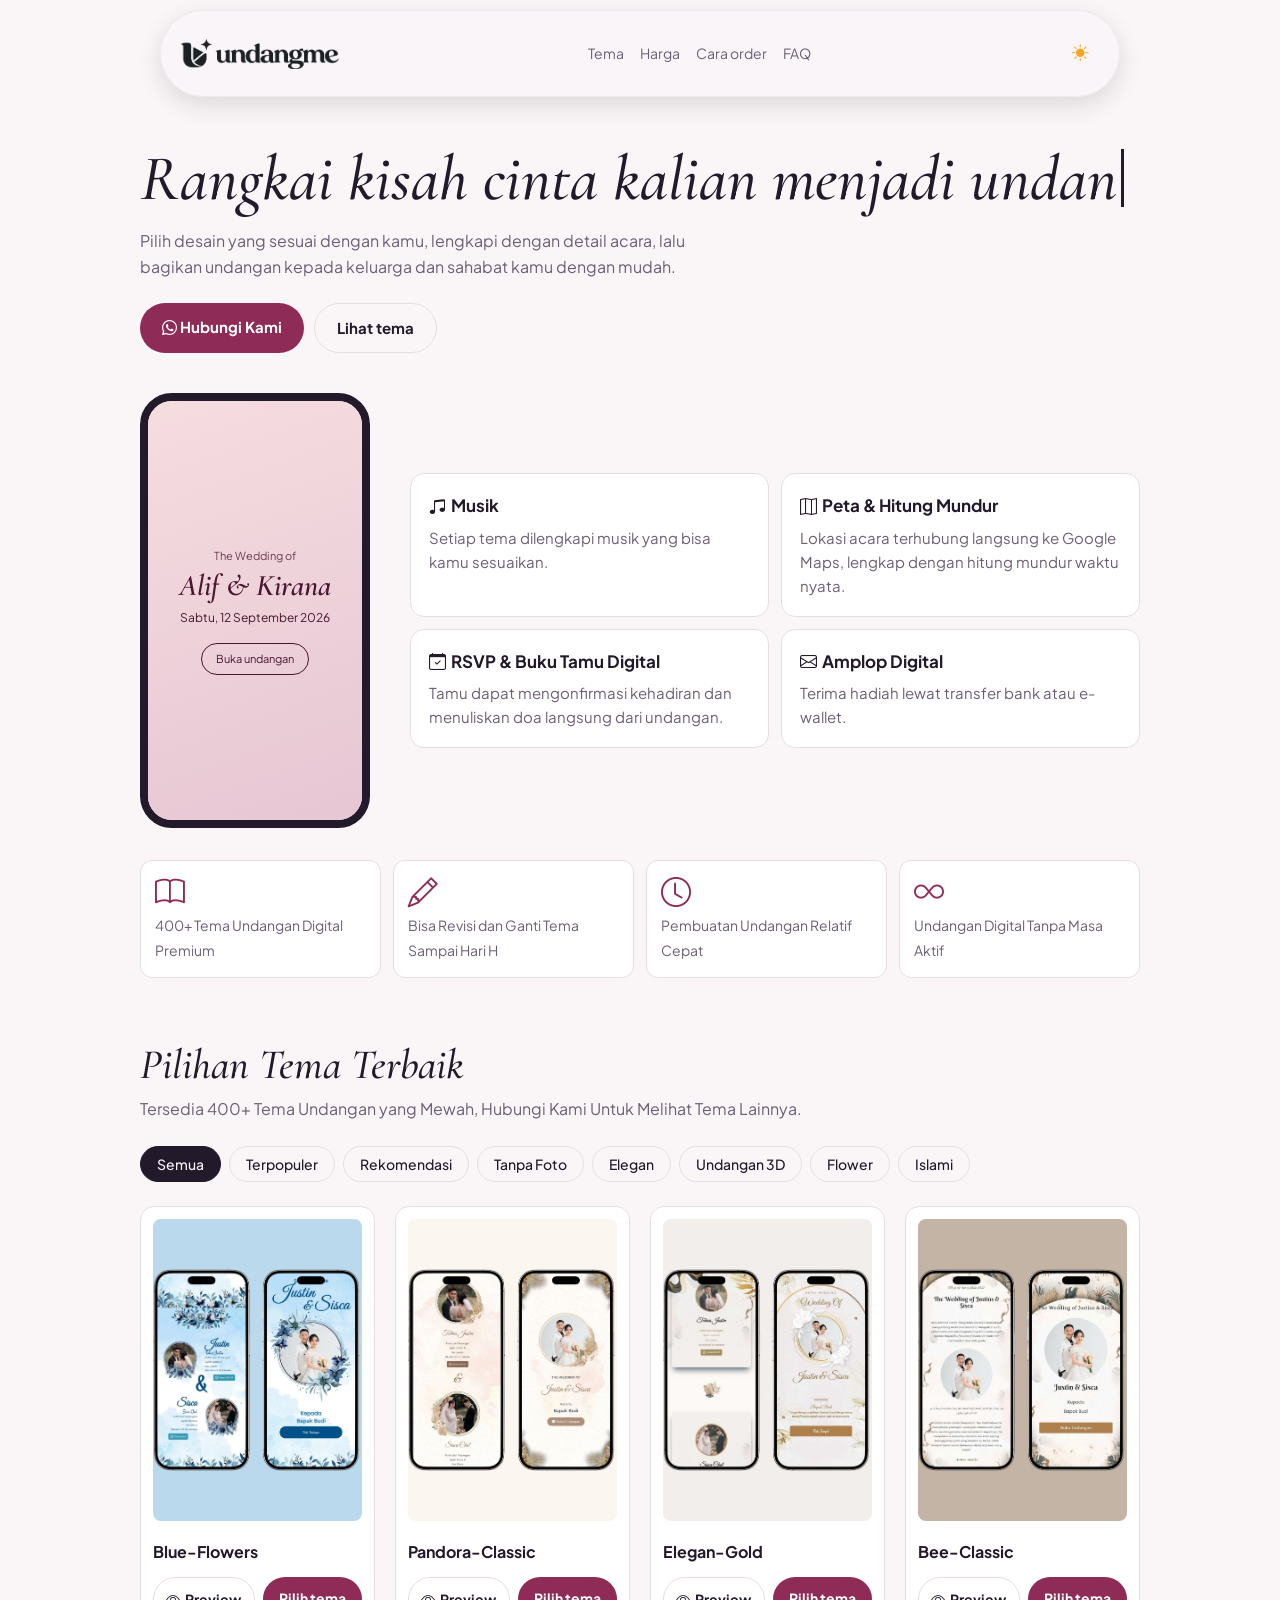
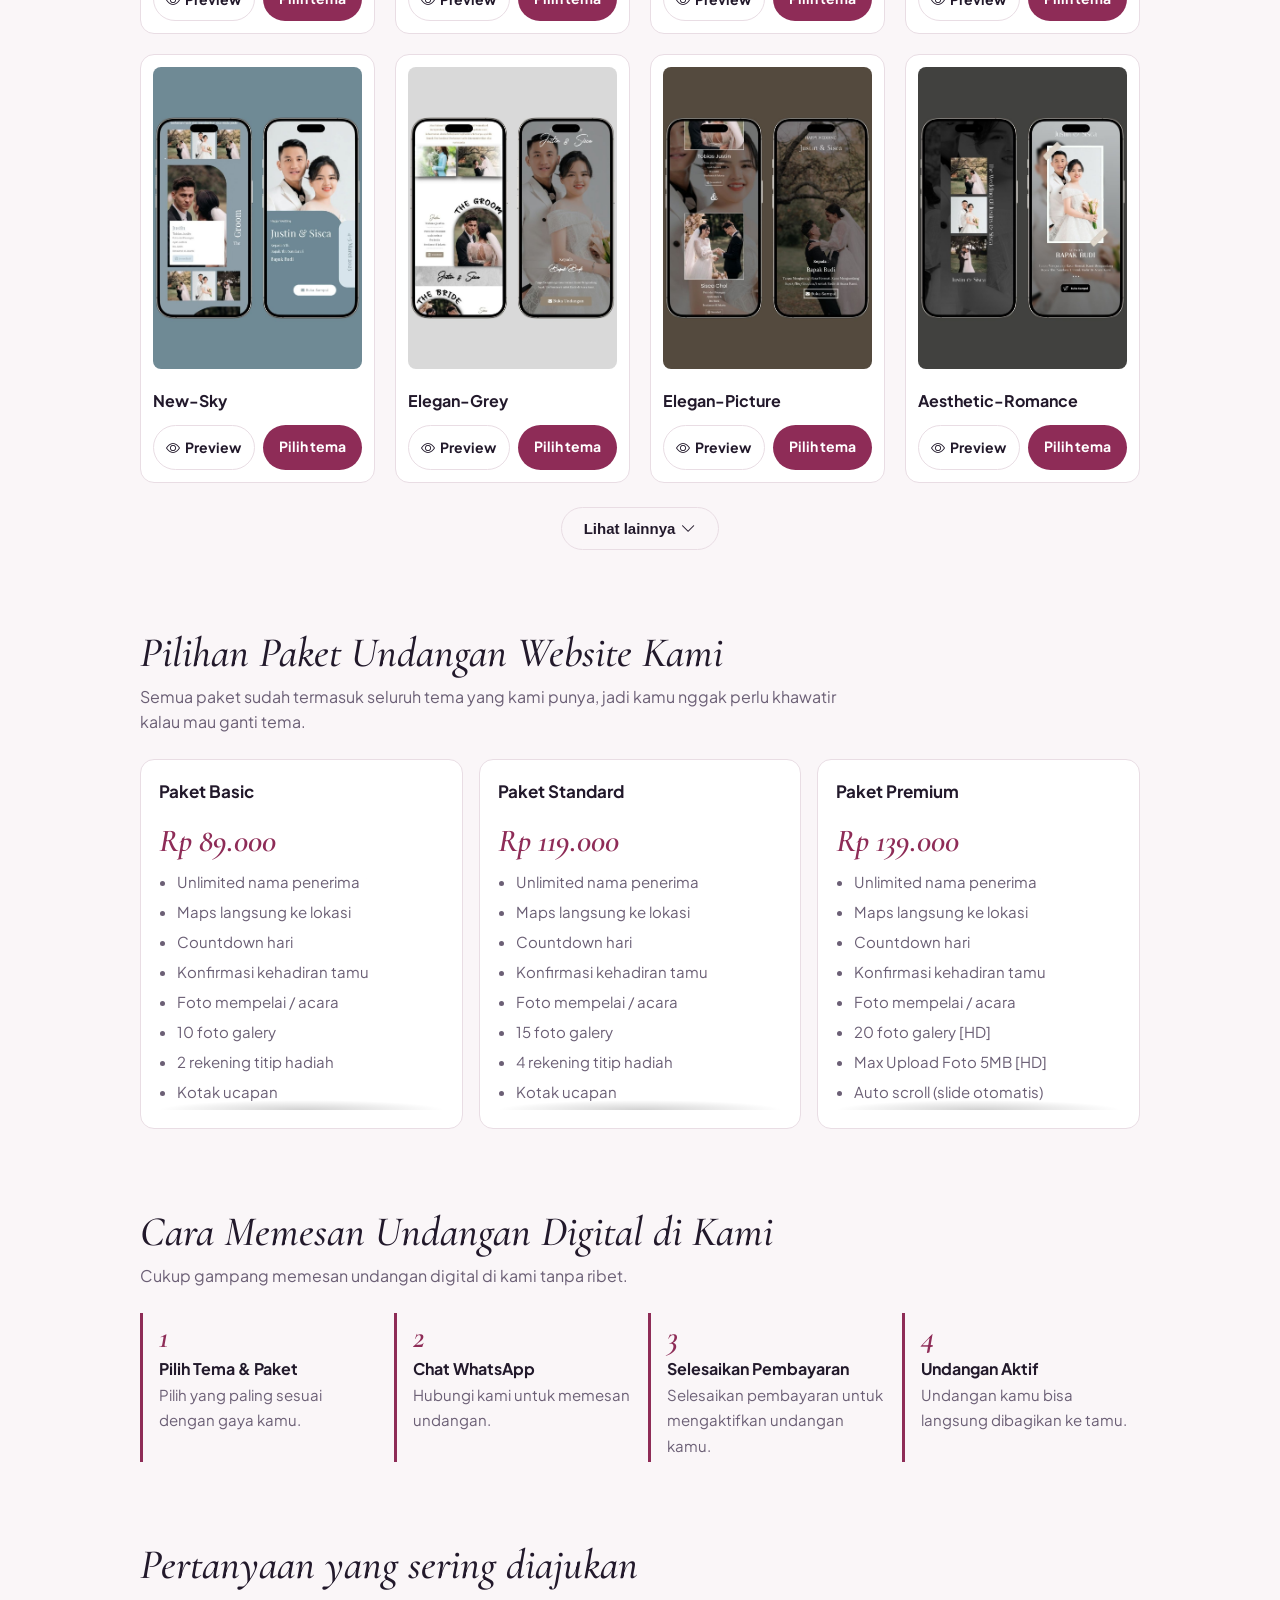
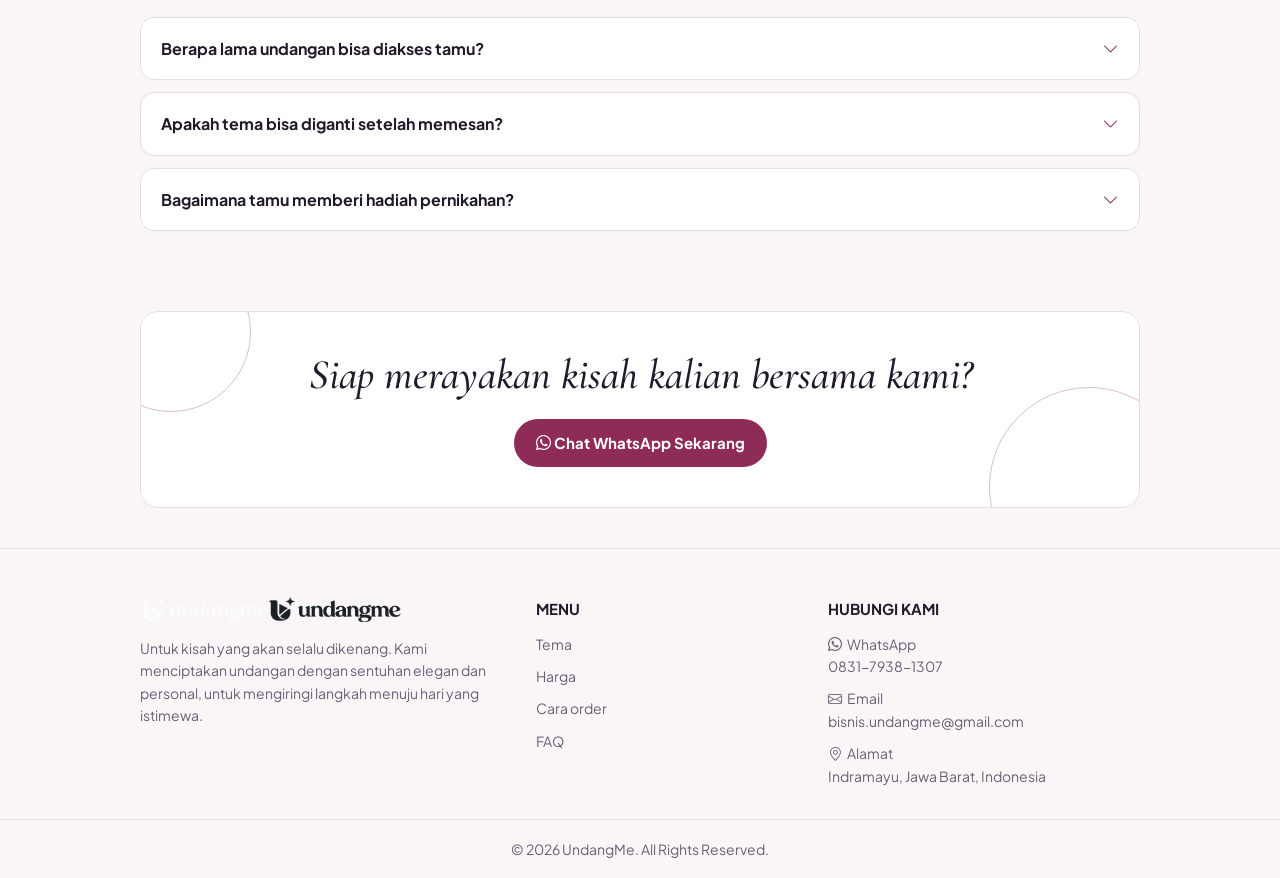
==== commit ec2143f8: "navbar" ====
--- a/index.html
+++ b/index.html
@@ -3,7 +3,7 @@
 <head>
 <meta charset="utf-8">
 <meta name="viewport" content="width=device-width, initial-scale=1, viewport-fit=cover">
-<link rel="icon" href="/img/icon2.png">
+<link rel="icon" href="img/icon.png">
 <title>UndangMe – Undangan Digital</title>
 <link rel="preconnect" href="https://fonts.googleapis.com">
 <link rel="stylesheet" href="https://cdn.jsdelivr.net/npm/bootstrap-icons@1.11.3/font/bootstrap-icons.min.css">
@@ -15,7 +15,10 @@
 <!--NAVBAR-->
 <header>
   <div class="wrap">
-    <a class="logo" href="/"><img src="img/logoPutih.png" alt="Moment Kita"></a>
+    <a class="logo" href="/">
+      <img class="logo-dark" src="img/logoPutih.png" alt="Moment Kita">
+      <img class="logo-light" src="img/logo-light.png" alt="Moment Kita">
+    </a>
     <nav id="nav">
       <a href="#tema">Tema</a>
       <a href="#harga">Harga</a>
@@ -31,7 +34,6 @@
       <button class="theme-toggle" id="themeToggle" type="button" aria-label="Ganti mode terang/gelap" aria-pressed="false">
         <i class="bi bi-sun-fill ic-sun"></i>
         <i class="bi bi-moon-stars-fill ic-moon"></i>
-        <span class="theme-thumb"></span>
       </button>
       <button class="burger" id="burger" aria-label="Buka menu" aria-expanded="false" aria-controls="nav">
         <span>
@@ -220,7 +222,10 @@
 <footer class="f">
   <div class="wrap fgrid">
     <div class="fbrand">
-      <a class="logo" href="/"><img src="img/logoPutih.png" alt="Moment Kita" style="height: 25px; width: auto; display: block;"></a>
+      <a class="logo" href="/">
+        <img class="logo-dark" src="img/logoPutih.png" alt="Moment Kita" style="height: 25px; width: auto; display: block;">
+        <img class="logo-light" src="img/logo-light.png" alt="Moment Kita" style="height: 25px; width: auto; display: block;">
+      </a>
       <p>Untuk kisah yang akan selalu dikenang. Kami menciptakan undangan dengan sentuhan elegan dan personal, untuk mengiringi langkah menuju hari yang istimewa.</p>
       <div class="soc" id="soc"></div>
     </div>
--- a/style.css
+++ b/style.css
@@ -24,7 +24,7 @@
 
 html{scroll-padding-top:calc(env(safe-area-inset-top,0px) + 64px);scroll-behavior:smooth}
 *,*::before,*::after{box-sizing:border-box}
-body{margin:0;background:var(--bg);color:var(--ink);font:400 16px/1.6 "Plus Jakarta Sans",system-ui,sans-serif}
+body{margin:0;background:var(--bg);color:var(--ink);font:400 16px/1.6 "Plus Jakarta Sans",system-ui,sans-serif;transition:background-color .35s ease,color .35s ease}
 a{color:inherit}
 a:focus-visible,button:focus-visible,summary:focus-visible{outline:3px solid var(--acc);outline-offset:3px}
 
@@ -34,14 +34,30 @@
 /* Dipakai di beberapa tempat (logo, bagian "Buka undangan" di kartu HP) */
 .logo{display:inline-flex;align-items:center;font:italic 600 24px "Cormorant Garamond",Georgia,serif;text-decoration:none}
 .logo img{height:55px;width:auto;display:block;transition:height .25s ease}
+
+/* Ganti logo otomatis sesuai mode terang/gelap, biar logo yang teksnya
+   putih ga "ketelen" sama background putih pas mode terang.
+   - logoPutih.png  = logo yang dipakai pas mode GELAP (teks putih, dst)
+   - logo-light.png = SIAPIN FILE INI, logo khusus mode TERANG (teks warna
+     gelap/berwarna, bukan putih). Taruh di folder img/ yang sama,
+     namain persis "logo-light.png". Kalau file-nya belum ada, logo
+     bagian ini akan gagal muncul (gambar kosong) pas mode terang. */
+.logo .logo-dark{display:none}
+.logo .logo-light{display:block}
+:root[data-theme="dark"] .logo .logo-dark{display:block}
+:root[data-theme="dark"] .logo .logo-light{display:none}
+@media(prefers-color-scheme:dark){
+  :root:not([data-theme="light"]) .logo .logo-dark{display:block}
+  :root:not([data-theme="light"]) .logo .logo-light{display:none}
+}
 
 /* ---------- 2. NAVBAR ----------
    Navbar ngambang: transparan + blur, bentuk pil, ada jarak dari
    tepi atas layar (lihat "margin"). Tinggi navbar: header .wrap. */
 header{
   position:sticky;z-index:50;
-  top:calc(env(safe-area-inset-top,0px) + 14px);
-  margin:calc(env(safe-area-inset-top,0px) + 14px) auto 0;
+  top:calc(env(safe-area-inset-top,0px) + 10px);
+  margin:calc(env(safe-area-inset-top,0px) + 10px) auto 0;
   width:min(960px,calc(100% - 24px));
   background:color-mix(in srgb,var(--bg) 70%,transparent);
   backdrop-filter:blur(5px);-webkit-backdrop-filter:blur(5px);
@@ -60,7 +76,7 @@
    - Kalau mau lebih LEBAR (kiri-kanan, bukan tinggi), itu di bagian
      "header{...}" di atas, baris "width:min(960px,...)" -> ganti
      angka 960px-nya (misal 1100px buat lebih lebar). */
-header .wrap{display:grid;grid-template-columns:auto 1fr auto;align-items:center;gap:12px;height:80px;padding:0 20px}
+header .wrap{display:grid;grid-template-columns:auto 1fr auto;align-items:center;gap:12px;height:85px;padding:0 20px}
 header .logo img{height:30px}
 header .burger{padding:8px}
 
@@ -72,37 +88,40 @@
 /* Grup kanan: toggle dark/light + tombol hamburger, nempel sejajar */
 .navRight{display:flex;align-items:center;gap:10px;justify-self:end}
 
-/* Toggle mode terang/gelap: bentuk pil, ada bulatan ("thumb") yang geser
-   ke kanan pas mode gelap aktif, ikon matahari/bulan di kiri-kanan track.
-   Status aktif/nggaknya dibaca dari atribut aria-pressed (diatur di
-   script.js), bukan dari ganti-ganti innerHTML lagi. */
+/* Toggle mode terang/gelap: bentuk kotak rounded (bukan pil lagi), isinya
+   cuma 1 ikon yang kelihatan di satu waktu -> pas diklik, ikon matahari
+   & bulan saling "morph" (muter + fade + scale) ganti satu sama lain,
+   bukan geser thumb seperti sebelumnya. Status dibaca dari atribut
+   aria-pressed (diatur di script.js).
+   Default-nya cuma ikonnya doang yang kelihatan (background/border
+   transparan) -> pas di-hover baru muncul kotak background+border-nya. */
 .theme-toggle{
-  position:relative;flex:none;display:flex;align-items:center;
-  width:44px;height:24px;border-radius:999px;padding:0;border:1px solid var(--line);
-  background:color-mix(in srgb,var(--line) 70%,transparent);cursor:pointer;
-  transition:background-color .25s ease
-}
-/* Ikon dibikin lebih gede & lebih kontras warnanya (kuning nyala buat
-   matahari, ungu-biru nyala buat bulan) biar lebih jelas kelihatan,
-   walau track togglenya kecil. */
+  position:relative;flex:none;display:flex;align-items:center;justify-content:center;
+  width:38px;height:38px;border-radius:12px;padding:0;border:1px solid transparent;
+  background:transparent;cursor:pointer;overflow:hidden;
+  transition:background-color .25s ease,border-color .25s ease,transform .15s ease,box-shadow .25s ease
+}
+.theme-toggle:hover{
+  background:var(--card);border-color:var(--acc);
+  box-shadow:0 2px 6px rgba(0,0,0,.08)
+}
+.theme-toggle:active{transform:scale(.92)}
+
+/* Kedua ikon ditumpuk pas ditengah, yang lagi "nggak aktif" diputer +
+   diperkecil + ditranparanin, pas diklik posisinya kebalik -> hasilnya
+   kerasa kaya 1 ikon berubah jadi ikon lain (morph), bukan icon ganti
+   instan atau pil geser biasa. */
 .theme-toggle i{
-  position:absolute;top:50%;transform:translateY(-50%);
-  font-size:13px;transition:opacity .25s ease
-}
-.theme-toggle .ic-sun{left:4px;color:#F5A623}
-.theme-toggle .ic-moon{right:4px;color:#8B7CF6}
-.theme-toggle .theme-thumb{
-  position:relative;z-index:1;width:18px;height:18px;margin-left:2px;
-  border-radius:50%;background:#fff;box-shadow:0 2px 5px rgba(0,0,0,.25);
-  transition:transform .25s cubic-bezier(.4,0,.2,1)
-}
-.theme-toggle:hover .theme-thumb{box-shadow:0 2px 7px rgba(0,0,0,.35)}
-.theme-toggle[aria-pressed="true"]{background:var(--ink)}
-.theme-toggle[aria-pressed="true"] .theme-thumb{transform:translateX(20px)}
-/* Ikon yang sedang nggak aktif tetep agak pudar (bukan ketara banget),
-   tapi ikon yang aktif sekarang lebih terang/jelas dari sebelumnya. */
-.theme-toggle[aria-pressed="true"] .ic-sun{opacity:.55}
-.theme-toggle[aria-pressed="false"] .ic-moon{opacity:.6}
+  position:absolute;font-size:17px;
+  transition:opacity .4s ease,transform .45s cubic-bezier(.34,1.3,.4,1)
+}
+.theme-toggle .ic-sun{color:#F5A623}
+.theme-toggle .ic-moon{color:#8B7CF6}
+
+.theme-toggle[aria-pressed="false"] .ic-sun{opacity:1;transform:rotate(0deg) scale(1)}
+.theme-toggle[aria-pressed="false"] .ic-moon{opacity:0;transform:rotate(80deg) scale(.4)}
+.theme-toggle[aria-pressed="true"] .ic-sun{opacity:0;transform:rotate(-80deg) scale(.4)}
+.theme-toggle[aria-pressed="true"] .ic-moon{opacity:1;transform:rotate(0deg) scale(1)}
 
 /* Tombol hamburger (cuma kelihatan di HP, lihat bagian Mobile di bawah) */
 .burger{display:none;flex-direction:column;gap:5px;background:none;border:0;padding:10px;cursor:pointer}
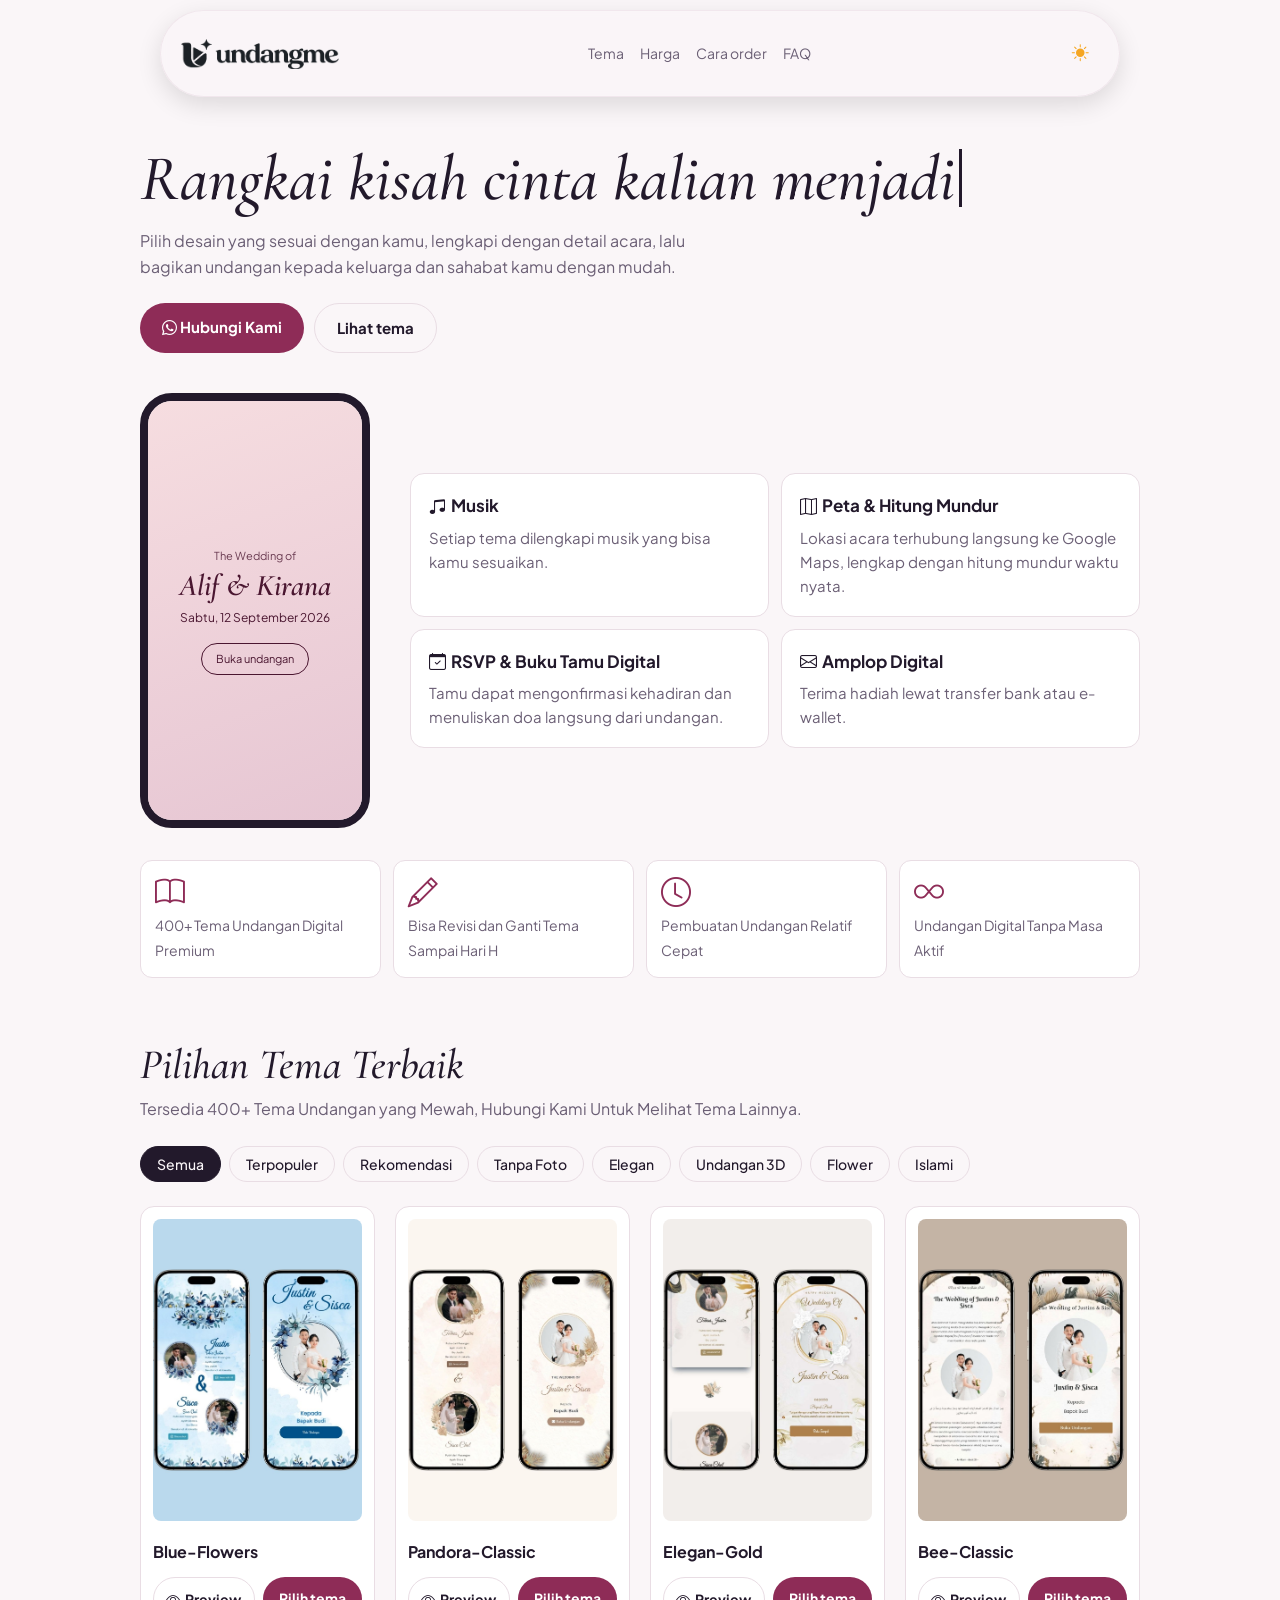
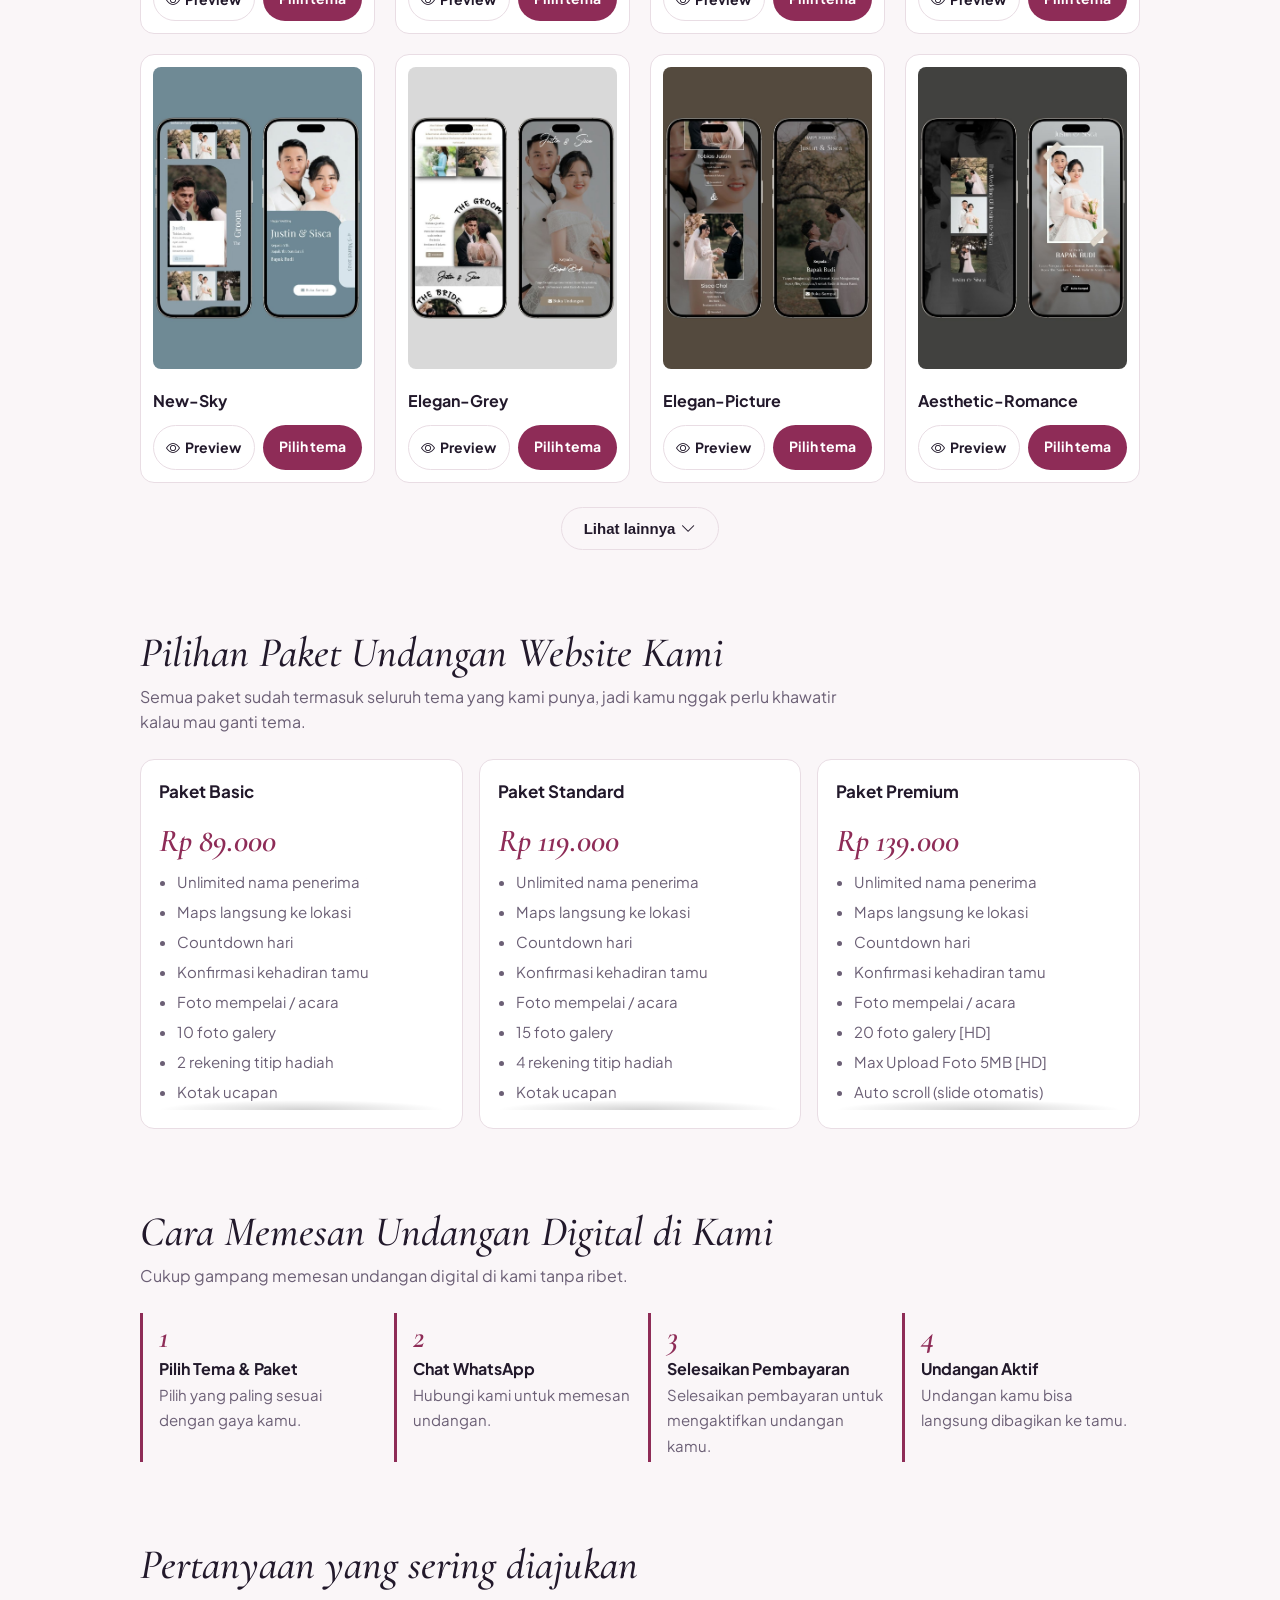
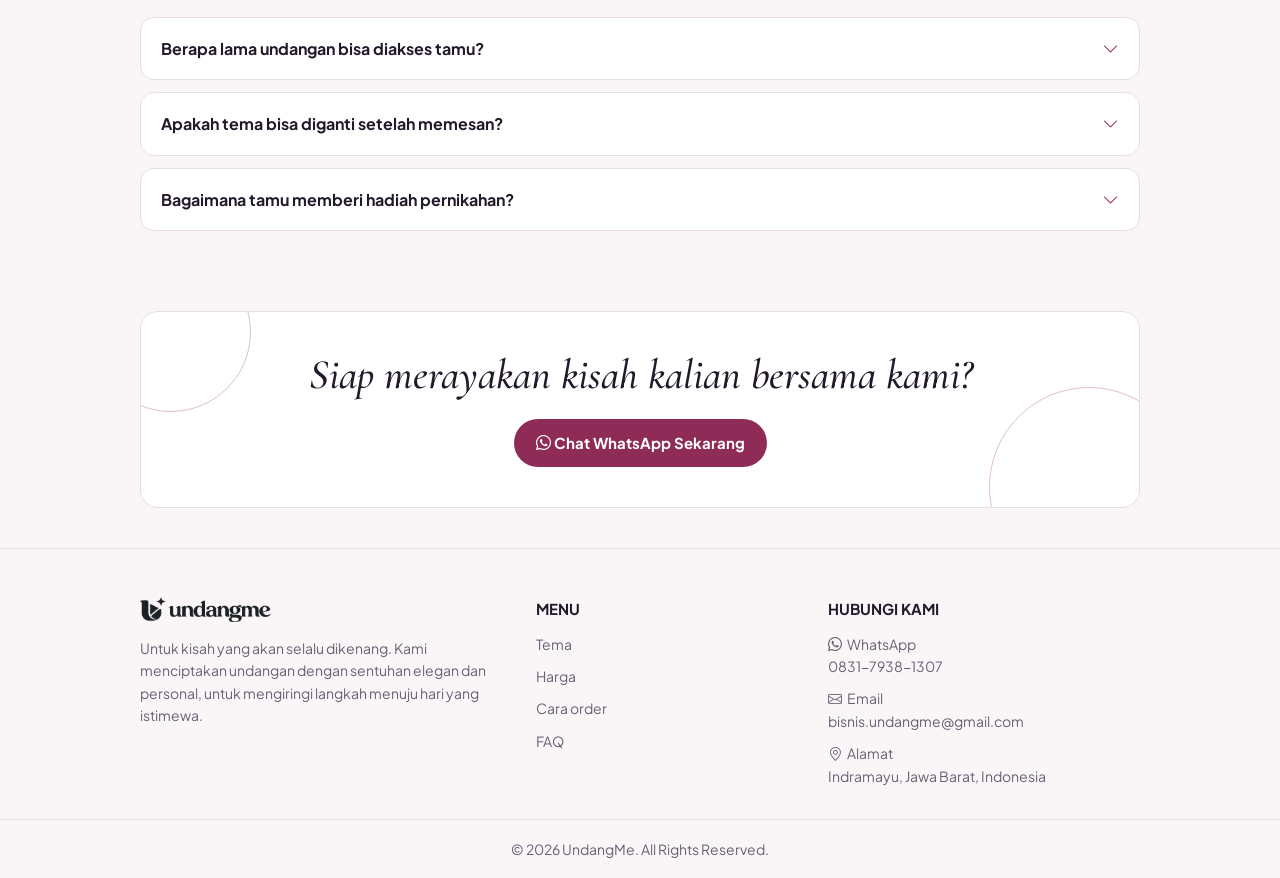
==== commit addf1e8b: "toogle" ====
--- a/index.html
+++ b/index.html
@@ -223,8 +223,8 @@
   <div class="wrap fgrid">
     <div class="fbrand">
       <a class="logo" href="/">
-        <img class="logo-dark" src="img/logoPutih.png" alt="Moment Kita" style="height: 25px; width: auto; display: block;">
-        <img class="logo-light" src="img/logo-light.png" alt="Moment Kita" style="height: 25px; width: auto; display: block;">
+        <img class="logo-dark" src="img/logoPutih.png" alt="Moment Kita">
+        <img class="logo-light" src="img/logo-light.png" alt="Moment Kita">
       </a>
       <p>Untuk kisah yang akan selalu dikenang. Kami menciptakan undangan dengan sentuhan elegan dan personal, untuk mengiringi langkah menuju hari yang istimewa.</p>
       <div class="soc" id="soc"></div>
--- a/style.css
+++ b/style.css
@@ -101,10 +101,7 @@
   background:transparent;cursor:pointer;overflow:hidden;
   transition:background-color .25s ease,border-color .25s ease,transform .15s ease,box-shadow .25s ease
 }
-.theme-toggle:hover{
-  background:var(--card);border-color:var(--acc);
-  box-shadow:0 2px 6px rgba(0,0,0,.08)
-}
+
 .theme-toggle:active{transform:scale(.92)}
 
 /* Kedua ikon ditumpuk pas ditengah, yang lagi "nggak aktif" diputer +
@@ -339,7 +336,7 @@
 footer.f .fgrid{display:grid;gap:32px;grid-template-columns:1fr;padding-bottom:32px}
 @media(min-width:800px){footer.f .fgrid{grid-template-columns:1.4fr 1fr 1.2fr}}
 .fbrand p{margin:10px 0 14px;max-width:38ch}
-.fbrand .logo img{height:36px}
+.fbrand .logo img{height:25px}
 footer.f h4{margin:0 0 12px;color:var(--ink);font-size:15px}
 footer.f ul{list-style:none;margin:0;padding:0;display:grid;gap:10px}
 footer.f a{text-decoration:none}
